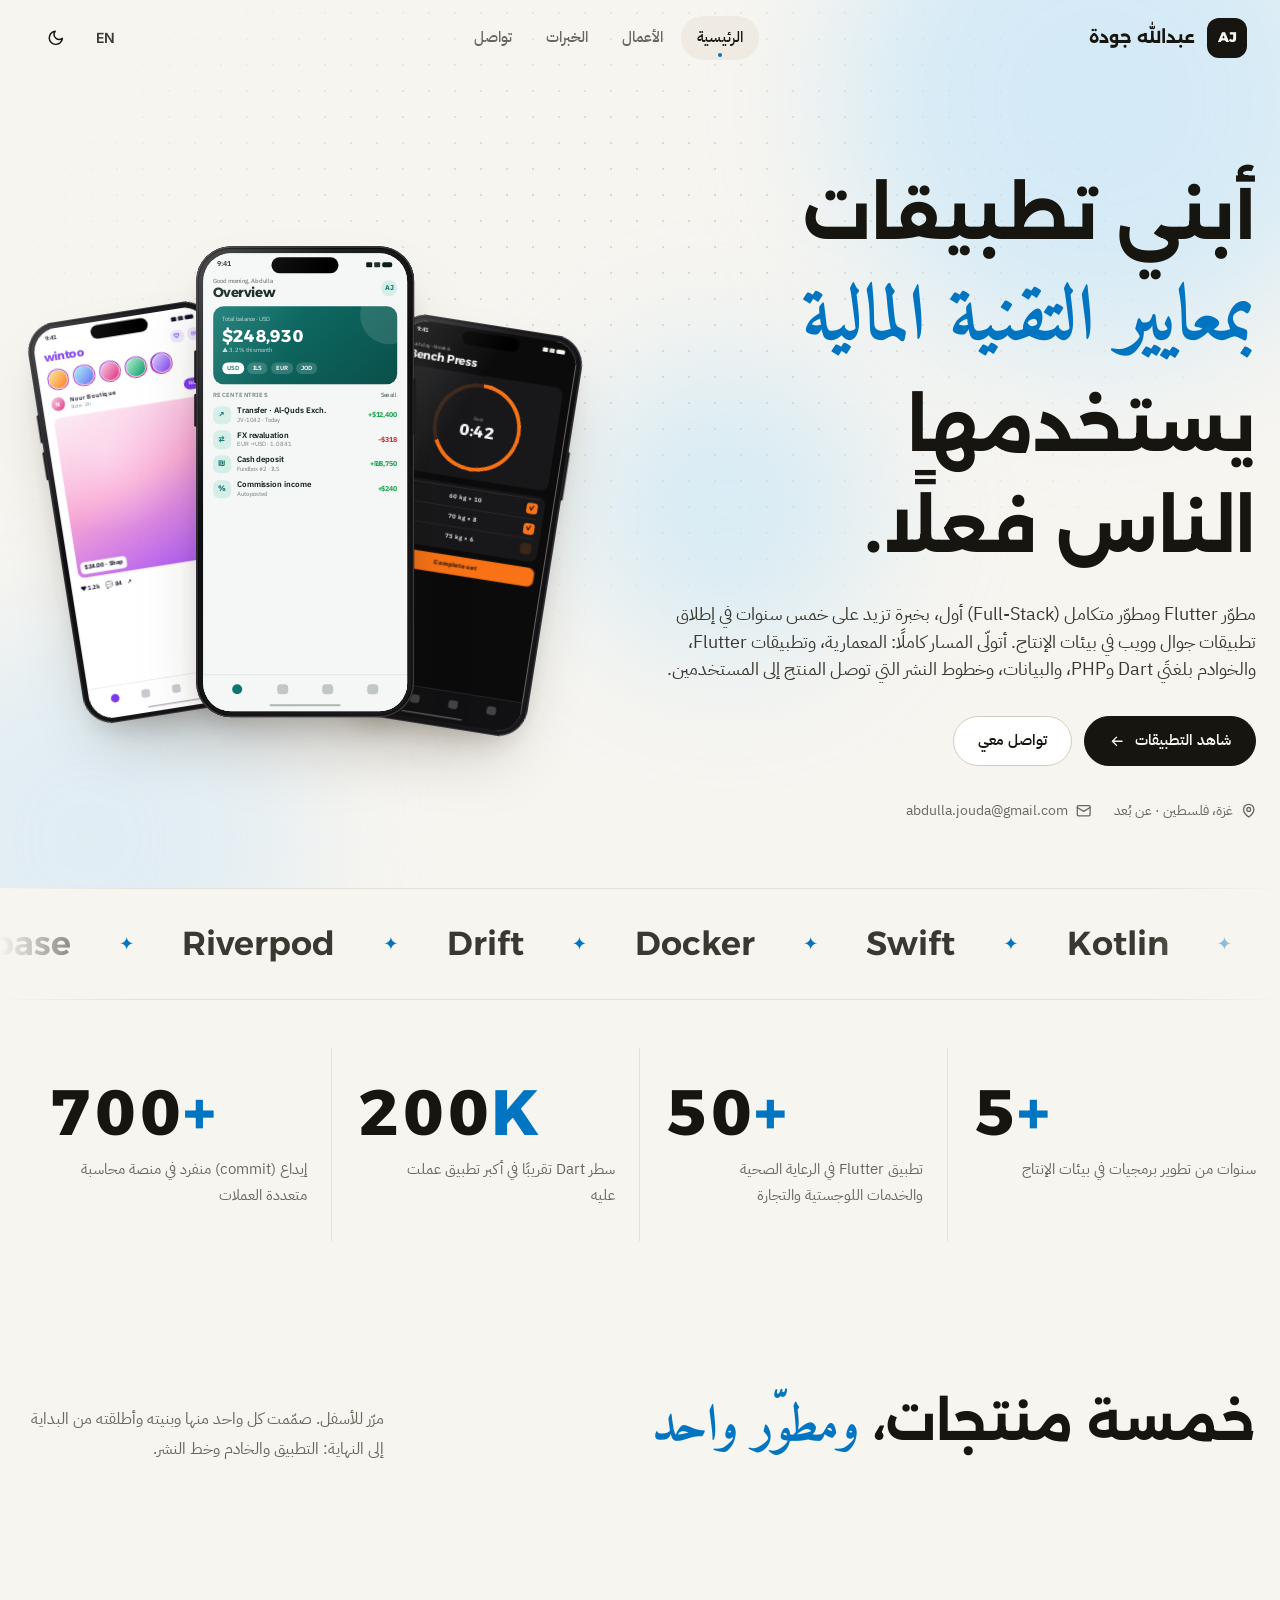
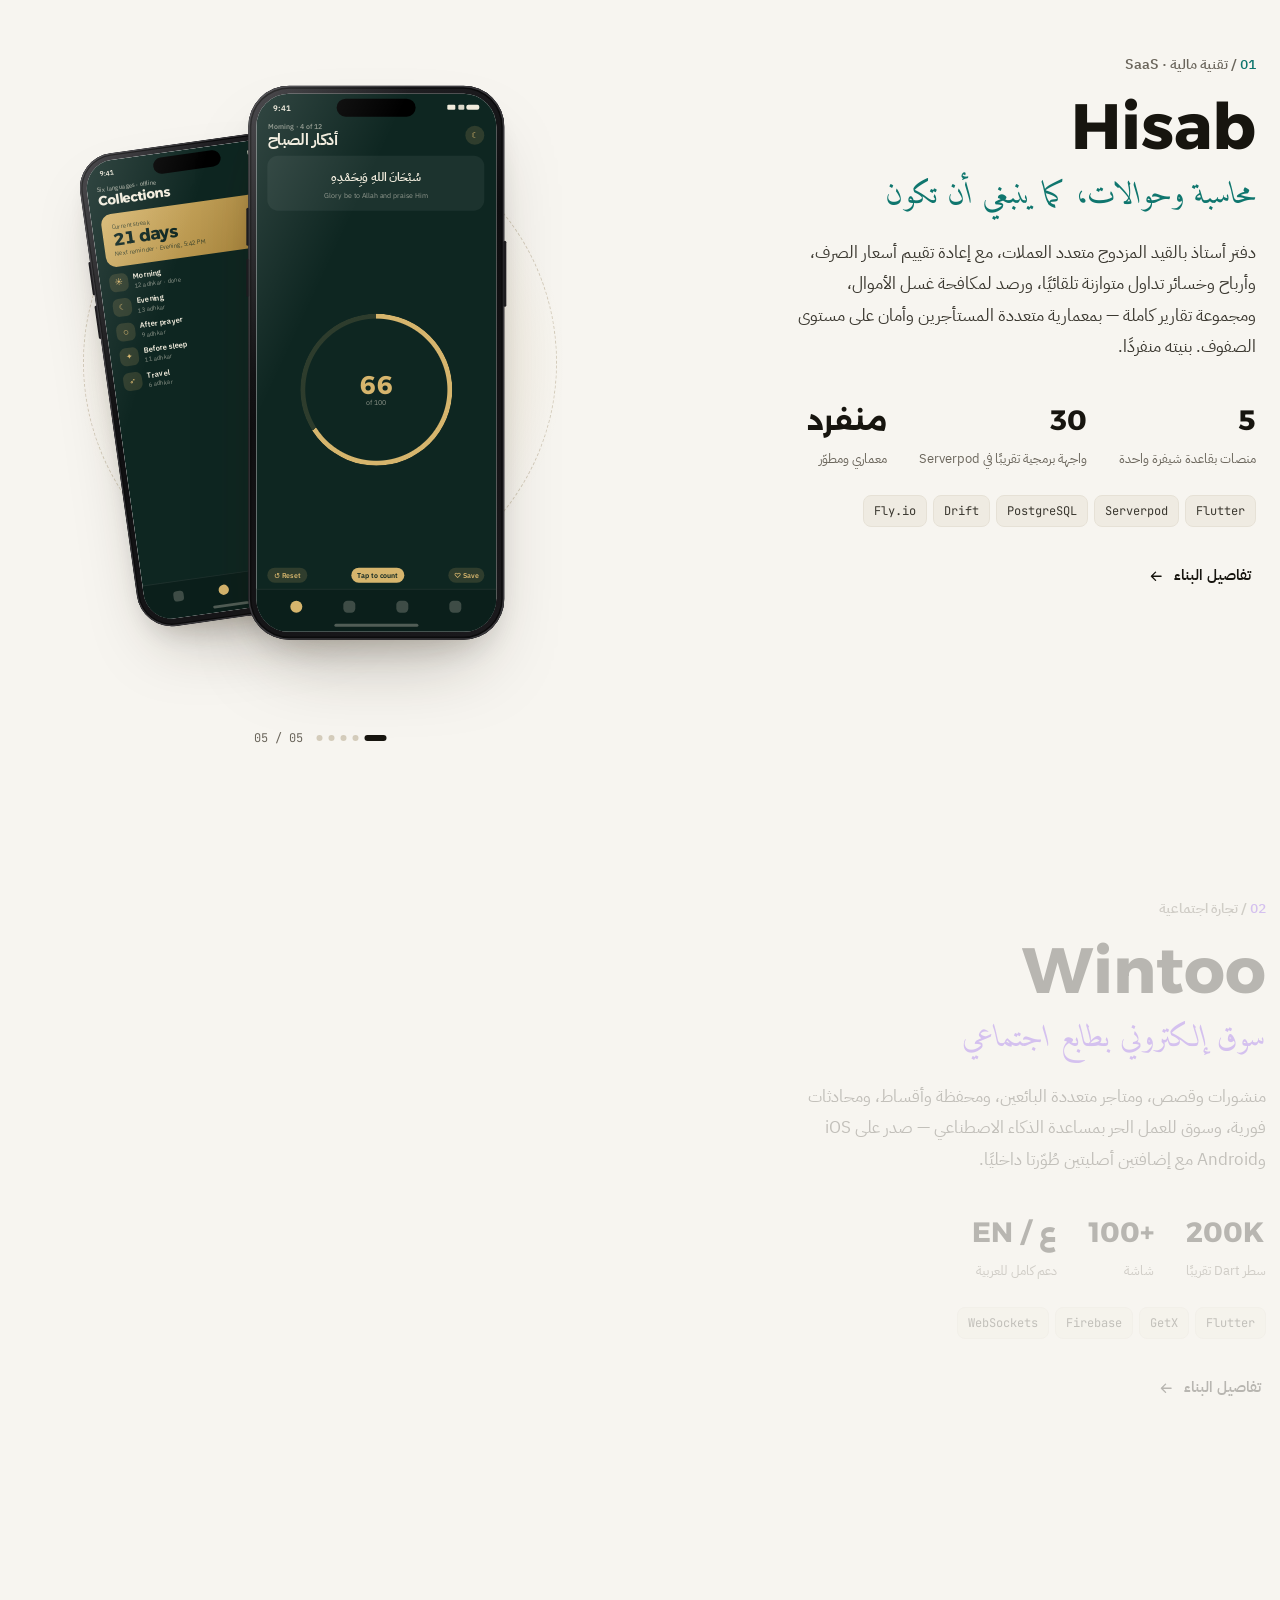
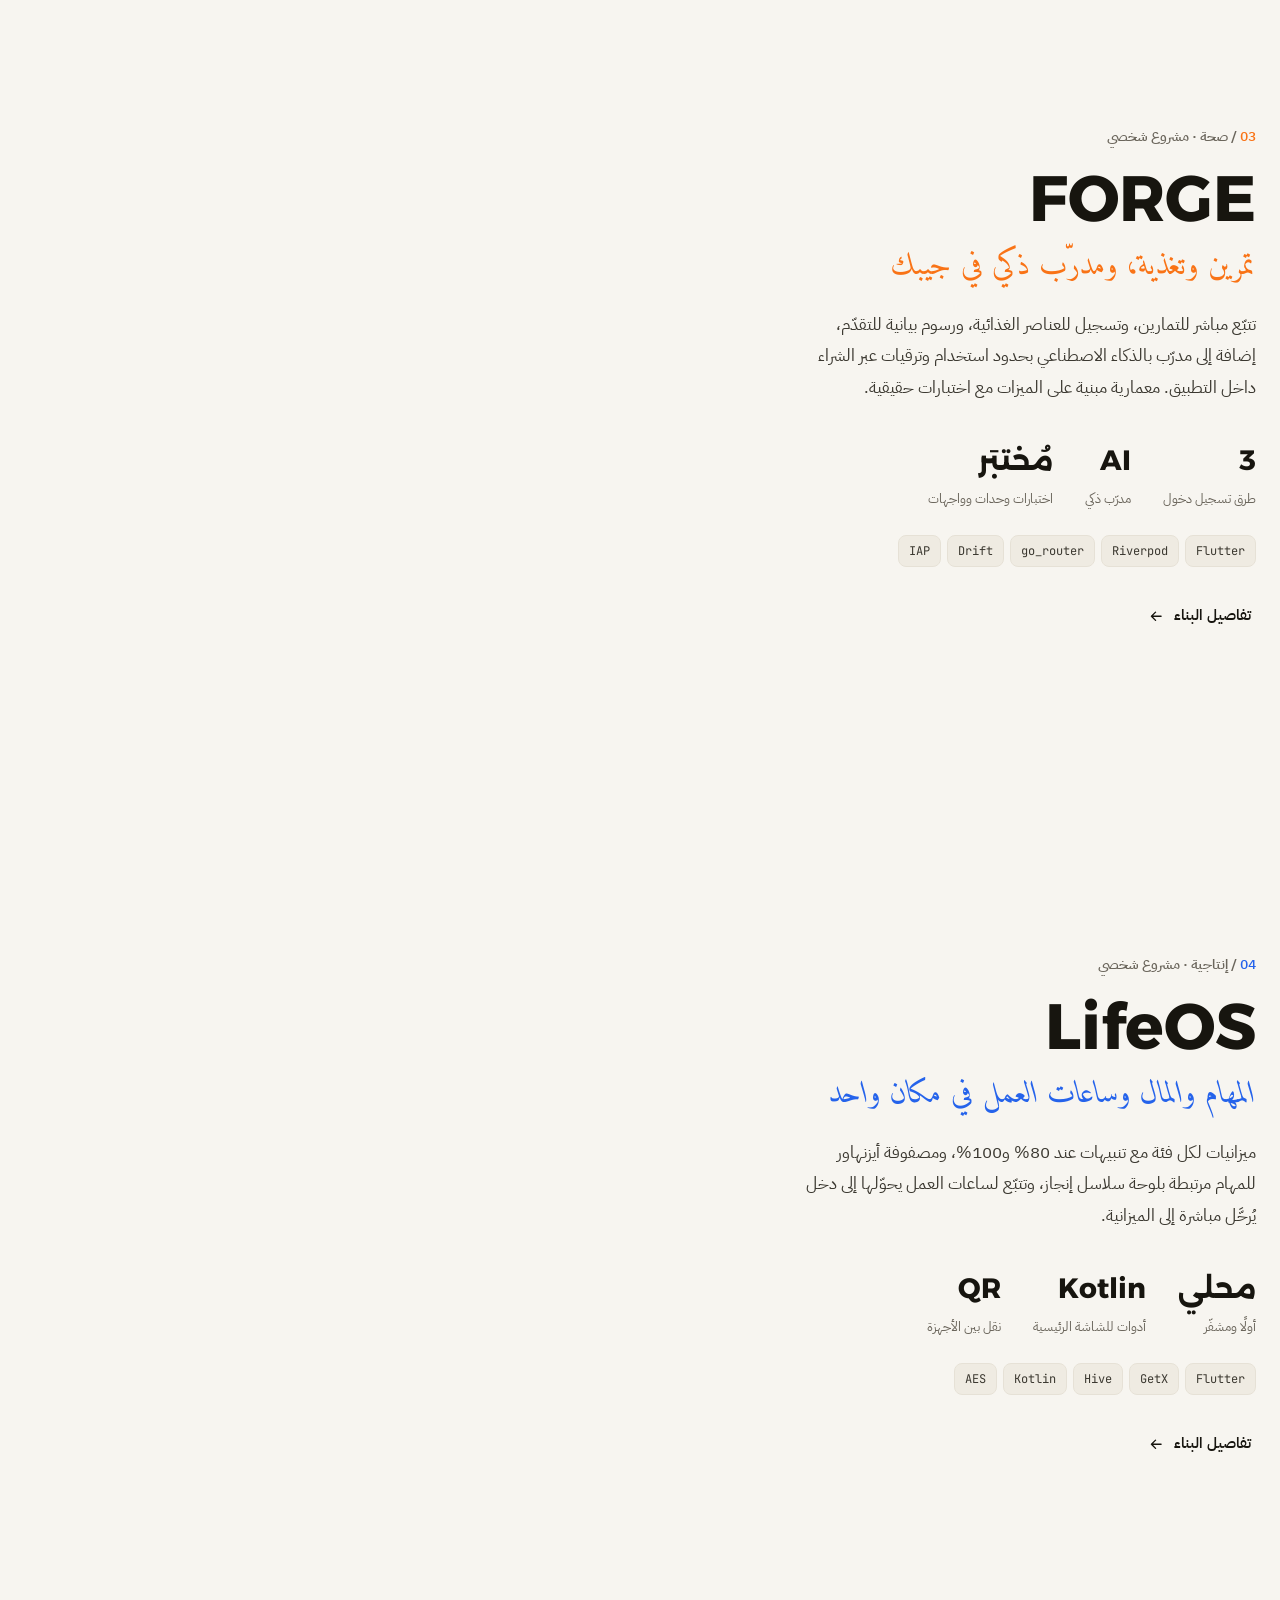
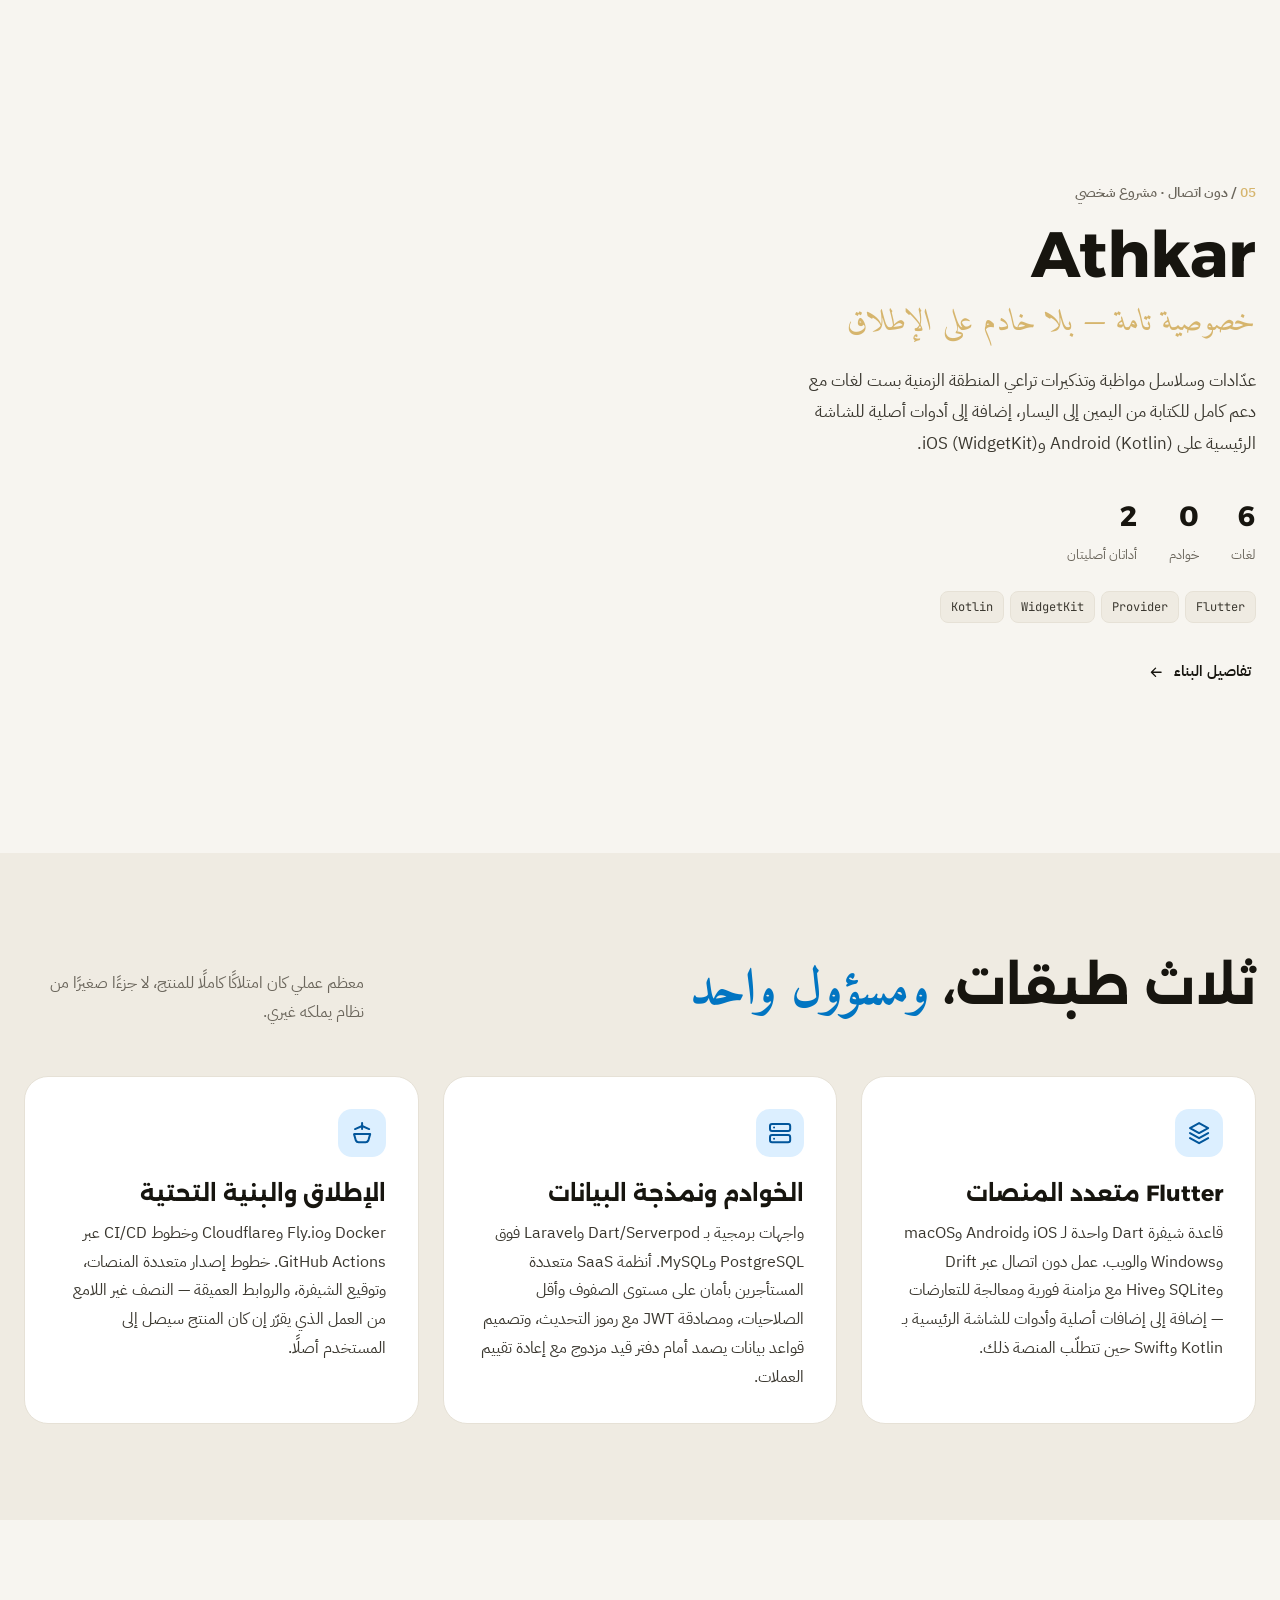
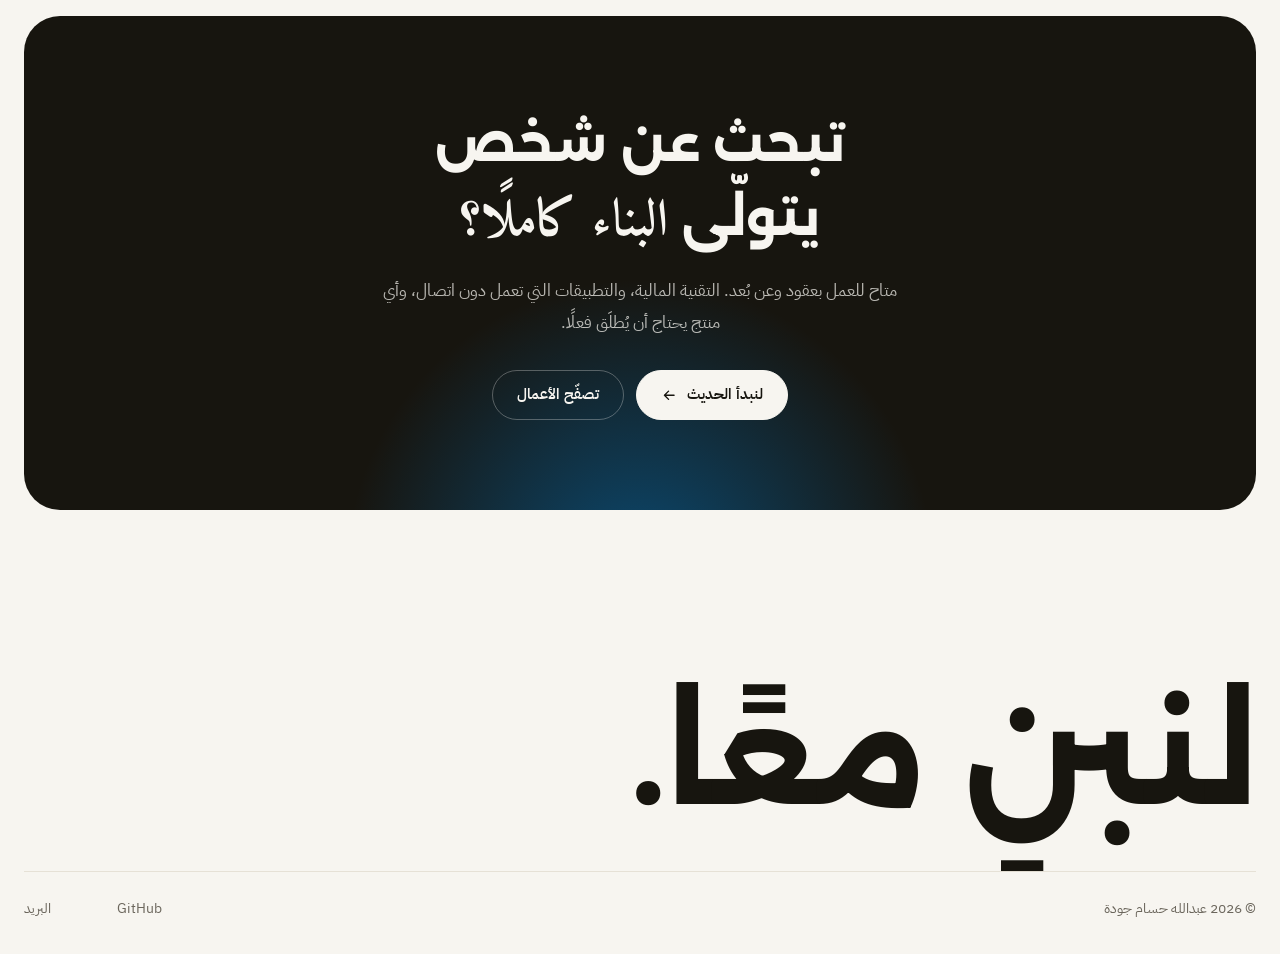
==== ar/index.html @ cc3f0170 "Add Arabic (RTL) version with Alexandria, IBM Plex Sans Arabic and Amiri - ar/ copies of all four pa" ====
<!DOCTYPE html>
<html lang="ar" dir="rtl" data-theme="light">
<head>
<meta charset="utf-8">
<meta name="viewport" content="width=device-width, initial-scale=1">
<title>عبدالله جودة — مطوّر Flutter ومطوّر متكامل أول</title>
<meta name="description" content="مهندس متكامل قائد بخبرة تزيد على خمس سنوات في بناء تطبيقات جوال وويب بمعايير التقنية المالية. Flutter وDart وServerpod وLaravel — من المعمارية حتى النشر.">
<meta name="author" content="عبدالله حسام جودة">
<meta name="theme-color" content="#f7f5f0">
<link rel="canonical" href="https://abdullajouda.github.io/portfolio/ar/">

<meta property="og:type" content="website">
<meta property="og:locale" content="ar_AR">
<meta property="og:locale:alternate" content="en_US">
<meta property="og:title" content="عبدالله جودة — مطوّر Flutter ومطوّر متكامل أول">
<meta property="og:description" content="مهندس متكامل قائد بخبرة تزيد على خمس سنوات في بناء تطبيقات جوال وويب بمعايير التقنية المالية. Flutter وDart وServerpod وLaravel — من المعمارية حتى النشر.">
<meta property="og:url" content="https://abdullajouda.github.io/portfolio/ar/">
<meta name="twitter:card" content="summary_large_image">
<meta property="og:image" content="https://abdullajouda.github.io/portfolio/assets/og-image.png">
<meta property="og:image:width" content="1200">
<meta property="og:image:height" content="630">
<meta property="og:image:alt" content="عبدالله جودة — مطوّر Flutter ومطوّر متكامل أول">
<meta property="og:site_name" content="Abdulla Jouda">
<meta name="twitter:image" content="https://abdullajouda.github.io/portfolio/assets/og-image.png">
<meta name="twitter:title" content="عبدالله جودة — مطوّر Flutter ومطوّر متكامل أول">
<meta name="twitter:description" content="مهندس متكامل قائد بخبرة تزيد على خمس سنوات في بناء تطبيقات جوال وويب بمعايير التقنية المالية. Flutter وDart وServerpod وLaravel — من المعمارية حتى النشر.">

<link rel="icon" href="../assets/icon.svg" type="image/svg+xml">
<link rel="icon" href="../assets/icon-192.png" type="image/png" sizes="192x192">
<link rel="apple-touch-icon" href="../assets/apple-touch-icon.png">
<link rel="alternate" hreflang="en" href="https://abdullajouda.github.io/portfolio/">
<link rel="alternate" hreflang="ar" href="https://abdullajouda.github.io/portfolio/ar/">
<link rel="alternate" hreflang="x-default" href="https://abdullajouda.github.io/portfolio/">
<link rel="manifest" href="../manifest.json">
<link rel="preconnect" href="https://fonts.googleapis.com">
<link rel="preconnect" href="https://fonts.gstatic.com" crossorigin>
<link rel="stylesheet" href="https://fonts.googleapis.com/css2?family=Bricolage+Grotesque:opsz,wght@12..96,500;12..96,600;12..96,700;12..96,800&amp;family=Inter:wght@400;500;600;700&amp;family=Instrument+Serif:ital@0;1&amp;family=JetBrains+Mono:wght@400;500&amp;family=Alexandria:wght@500;600;700;800&amp;family=IBM+Plex+Sans+Arabic:wght@400;500;600;700&amp;family=Amiri:wght@400;700&amp;display=swap">
<link rel="stylesheet" href="../css/styles.css?v=d82b3a5">
<script>
  (function () {
    try { if (localStorage.getItem("theme") === "dark") document.documentElement.dataset.theme = "dark"; } catch (e) {}
  })();
</script>

<script type="application/ld+json">
{
  "@context": "https://schema.org",
  "@type": "Person",
  "name": "Abdulla Hussam Jouda",
  "jobTitle": "Senior Flutter & Full-Stack Developer",
  "email": "mailto:abdulla.jouda@gmail.com",
  "address": { "@type": "PostalAddress", "addressLocality": "Gaza", "addressCountry": "PS" },
  "alumniOf": { "@type": "CollegeOrUniversity", "name": "Islamic University of Gaza" },
  "knowsAbout": ["Flutter", "Dart", "Serverpod", "Laravel", "PostgreSQL", "Firebase", "Double-entry accounting", "Offline-first architecture"]
}
</script>
</head>

<body>
<a class="skip-link" href="#main">تخطَّ إلى المحتوى</a>
<div class="scroll-progress" aria-hidden="true"></div>

<svg style="display:none" aria-hidden="true" focusable="false">
  <symbol id="i-arrow" viewBox="0 0 24 24" fill="none" stroke="currentColor" stroke-width="2" stroke-linecap="round" stroke-linejoin="round"><path d="M5 12h14M13 6l6 6-6 6"/></symbol>
  <symbol id="i-mail" viewBox="0 0 24 24" fill="none" stroke="currentColor" stroke-width="2" stroke-linecap="round" stroke-linejoin="round"><rect x="2" y="4" width="20" height="16" rx="2"/><path d="m2 7 10 6 10-6"/></symbol>
  <symbol id="i-pin" viewBox="0 0 24 24" fill="none" stroke="currentColor" stroke-width="2" stroke-linecap="round" stroke-linejoin="round"><path d="M20 10c0 6-8 12-8 12s-8-6-8-12a8 8 0 0 1 16 0Z"/><circle cx="12" cy="10" r="3"/></symbol>
  <symbol id="i-menu" viewBox="0 0 24 24" fill="none" stroke="currentColor" stroke-width="2" stroke-linecap="round"><path d="M4 7h16M4 12h16M4 17h16"/></symbol>
  <symbol id="i-close" viewBox="0 0 24 24" fill="none" stroke="currentColor" stroke-width="2" stroke-linecap="round"><path d="M6 6l12 12M18 6L6 18"/></symbol>
  <symbol id="i-moon" viewBox="0 0 24 24" fill="none" stroke="currentColor" stroke-width="2" stroke-linecap="round" stroke-linejoin="round"><path d="M21 12.8A9 9 0 1 1 11.2 3a7 7 0 0 0 9.8 9.8Z"/></symbol>
  <symbol id="i-sun" viewBox="0 0 24 24" fill="none" stroke="currentColor" stroke-width="2" stroke-linecap="round"><circle cx="12" cy="12" r="4"/><path d="M12 2v2M12 20v2M4.9 4.9l1.4 1.4M17.7 17.7l1.4 1.4M2 12h2M20 12h2M4.9 19.1l1.4-1.4M17.7 6.3l1.4-1.4"/></symbol>
  <symbol id="i-layers" viewBox="0 0 24 24" fill="none" stroke="currentColor" stroke-width="2" stroke-linecap="round" stroke-linejoin="round"><path d="m12 2 9 5-9 5-9-5 9-5Z"/><path d="m3 17 9 5 9-5"/><path d="m3 12 9 5 9-5"/></symbol>
  <symbol id="i-server" viewBox="0 0 24 24" fill="none" stroke="currentColor" stroke-width="2" stroke-linecap="round" stroke-linejoin="round"><rect x="2" y="3" width="20" height="7" rx="2"/><rect x="2" y="14" width="20" height="7" rx="2"/><path d="M6 6.5h.01M6 17.5h.01"/></symbol>
  <symbol id="i-ship" viewBox="0 0 24 24" fill="none" stroke="currentColor" stroke-width="2" stroke-linecap="round" stroke-linejoin="round"><path d="M12 2v6"/><path d="m5 8 7-3 7 3"/><path d="M4 13h16l-1.8 6.3A3 3 0 0 1 15.3 21H8.7a3 3 0 0 1-2.9-1.7L4 13Z"/></symbol>
</svg>

<header class="site-header">
  <div class="container container--wide">
    <nav class="nav" aria-label="التنقل الرئيسي">
      <a class="brand" href="index.html">
        <span class="monogram" aria-hidden="true">AJ</span>
        <span>عبدالله جودة</span>
      </a>

      <ul class="nav-links">
        <li><a href="index.html" aria-current="page">الرئيسية</a></li>
        <li><a href="projects.html">الأعمال</a></li>
        <li><a href="experience.html">الخبرات</a></li>
        <li><a href="contact.html">تواصل</a></li>
      </ul>

      <div class="nav-actions">
        <a class="lang-switch" href="../index.html" lang="en" hreflang="en">EN</a>
        <a class="btn btn--secondary btn--sm nav-resume" data-site-link="resume" href="#" hidden>السيرة الذاتية</a>
        <button class="icon-btn" type="button" data-theme-toggle aria-label="تبديل السمة">
          <svg class="icon icon-moon" aria-hidden="true"><use href="#i-moon"/></svg>
          <svg class="icon icon-sun" aria-hidden="true"><use href="#i-sun"/></svg>
        </button>
        <button class="icon-btn nav-toggle" type="button" data-nav-open aria-expanded="false" aria-controls="mobile-nav" aria-label="فتح القائمة">
          <svg class="icon" aria-hidden="true"><use href="#i-menu"/></svg>
        </button>
      </div>
    </nav>
  </div>
</header>

<div class="nav-backdrop" data-nav-backdrop data-nav-close></div>
<div class="nav-drawer" id="mobile-nav" data-nav-drawer aria-label="قائمة التنقل">
  <div class="nav-drawer__head">
    <span class="eyebrow">القائمة</span>
    <button class="icon-btn" type="button" data-nav-close aria-label="إغلاق القائمة">
      <svg class="icon" aria-hidden="true"><use href="#i-close"/></svg>
    </button>
  </div>
  <ul class="nav-drawer__links">
    <li><a href="index.html" aria-current="page">الرئيسية</a></li>
    <li><a href="projects.html">الأعمال</a></li>
    <li><a href="experience.html">الخبرات</a></li>
    <li><a href="contact.html">تواصل</a></li>
  </ul>
  <a class="btn btn--primary btn--block" data-site-link="resume" href="#" hidden>تحميل السيرة الذاتية</a>
</div>

<main id="main">

  <!-- ============================================================ hero -->
  <section class="hero" data-parallax-scene>
    <div class="hero__bg" aria-hidden="true">
      <span class="blob blob--a"></span>
      <span class="blob blob--b"></span>
      <span class="blob blob--c"></span>
    </div>

    <div class="container container--wide">
      <div class="hero__grid">
        <div>
          <h1 class="display hero__title" data-split>أبني تطبيقات <span class="serif">بمعايير التقنية المالية</span> يستخدمها الناس فعلًا.</h1>
          <p class="lede hero__lede fade-up" style="--d:650ms">
            مطوّر Flutter ومطوّر متكامل (Full-Stack) أول، بخبرة تزيد على خمس سنوات في إطلاق
            تطبيقات جوال وويب في بيئات الإنتاج. أتولّى المسار كاملًا: المعمارية، وتطبيقات
            Flutter، والخوادم بلغتَي Dart وPHP، والبيانات، وخطوط النشر التي توصل المنتج إلى المستخدمين.
          </p>

          <div class="hero__actions fade-up" style="--d:800ms">
            <a class="btn btn--primary" href="#apps">
              شاهد التطبيقات
              <svg class="icon icon-arrow" aria-hidden="true"><use href="#i-arrow"/></svg>
            </a>
            <a class="btn btn--secondary" href="contact.html">تواصل معي</a>
          </div>

          <div class="hero__meta fade-up" style="--d:950ms">
            <span><svg class="icon" aria-hidden="true"><use href="#i-pin"/></svg> غزة، فلسطين · عن بُعد</span>
            <a data-site-link="email" href="#"><svg class="icon" aria-hidden="true"><use href="#i-mail"/></svg> <span data-site-text="email" dir="ltr">abdulla.jouda@gmail.com</span></a>
          </div>
        </div>

        <div class="hero-phones" aria-label="شاشات من تطبيقات طوّرتها">
          <div class="hero-phones__item hero-phones__item--l" data-depth="-10">
            <div class="float"><div data-phone="wintoo/feed"></div></div>
          </div>
          <div class="hero-phones__item hero-phones__item--c" data-depth="14">
            <div class="float"><div data-phone="hisab/dashboard"></div></div>
          </div>
          <div class="hero-phones__item hero-phones__item--r" data-depth="-6">
            <div class="float"><div data-phone="forge/workout"></div></div>
          </div>
        </div>
      </div>
    </div>
  </section>

  <!-- ========================================================= marquee -->
  <div class="marquee" aria-label="التقنيات الأساسية">
    <div class="marquee__track">
      <ul class="marquee__group">
        <li class="marquee__item">Flutter</li><li class="marquee__item">Dart</li><li class="marquee__item">Serverpod</li>
        <li class="marquee__item">Laravel</li><li class="marquee__item">PostgreSQL</li><li class="marquee__item">Firebase</li>
        <li class="marquee__item">Riverpod</li><li class="marquee__item">Drift</li><li class="marquee__item">Docker</li>
        <li class="marquee__item">Swift</li><li class="marquee__item">Kotlin</li>
      </ul>
      <ul class="marquee__group" aria-hidden="true">
        <li class="marquee__item">Flutter</li><li class="marquee__item">Dart</li><li class="marquee__item">Serverpod</li>
        <li class="marquee__item">Laravel</li><li class="marquee__item">PostgreSQL</li><li class="marquee__item">Firebase</li>
        <li class="marquee__item">Riverpod</li><li class="marquee__item">Drift</li><li class="marquee__item">Docker</li>
        <li class="marquee__item">Swift</li><li class="marquee__item">Kotlin</li>
      </ul>
    </div>
  </div>

  <!-- =========================================================== stats -->
  <section class="section section--tight">
    <div class="container container--wide">
      <div class="stats" data-stagger>
        <div class="stat">
          <p class="stat__value" dir="ltr" data-count="5"><em>+</em></p>
          <p class="stat__label">سنوات من تطوير برمجيات في بيئات الإنتاج</p>
        </div>
        <div class="stat">
          <p class="stat__value" dir="ltr" data-count="50"><em>+</em></p>
          <p class="stat__label">تطبيق Flutter في الرعاية الصحية والخدمات اللوجستية والتجارة</p>
        </div>
        <div class="stat">
          <p class="stat__value" dir="ltr" data-count="200"><em>K</em></p>
          <p class="stat__label">سطر Dart تقريبًا في أكبر تطبيق عملت عليه</p>
        </div>
        <div class="stat">
          <p class="stat__value" dir="ltr" data-count="700"><em>+</em></p>
          <p class="stat__label">إيداع (commit) منفرد في منصة محاسبة متعددة العملات</p>
        </div>
      </div>
    </div>
  </section>

  <!-- ======================================================== showcase -->
  <section class="section" id="apps" style="padding-bottom:0">
    <div class="container container--wide">
      <div class="section-head" data-reveal>
        <div>
          <h2 class="h2">خمسة منتجات، <span class="serif accent">ومطوّر واحد</span></h2>
        </div>
        <p class="muted" style="max-width:36ch">مرّر للأسفل. صمّمت كل واحد منها وبنيته وأطلقته من البداية إلى النهاية: التطبيق والخادم وخط النشر.</p>
      </div>

      <div class="showcase" data-showcase>
        <div class="showcase__steps">

          <article class="step" data-step data-front="hisab/dashboard" data-back="hisab/reports">
            <div class="step__phones"></div>
            <div class="step__inner">
              <p class="step__num"><b>01</b> / تقنية مالية · SaaS</p>
              <h3 class="step__name">Hisab<span>محاسبة وحوالات، كما ينبغي أن تكون</span></h3>
              <p class="step__body">دفتر أستاذ بالقيد المزدوج متعدد العملات، مع إعادة تقييم أسعار الصرف، وأرباح وخسائر تداول متوازنة تلقائيًا، ورصد لمكافحة غسل الأموال، ومجموعة تقارير كاملة — بمعمارية متعددة المستأجرين وأمان على مستوى الصفوف. بنيته منفردًا.</p>
              <dl class="step__facts">
                <div><dt>5</dt><dd>منصات بقاعدة شيفرة واحدة</dd></div>
                <div><dt>30</dt><dd>واجهة برمجية تقريبًا في Serverpod</dd></div>
                <div><dt>منفرد</dt><dd>معماري ومطوّر</dd></div>
              </dl>
              <div class="techline"><span class="tech">Flutter</span><span class="tech">Serverpod</span><span class="tech">PostgreSQL</span><span class="tech">Drift</span><span class="tech">Fly.io</span></div>
              <a class="btn btn--ghost step__link" href="projects.html#hisab">تفاصيل البناء <svg class="icon icon-arrow" aria-hidden="true"><use href="#i-arrow"/></svg></a>
            </div>
          </article>

          <article class="step" data-step data-front="wintoo/feed" data-back="wintoo/shop">
            <div class="step__phones"></div>
            <div class="step__inner">
              <p class="step__num"><b>02</b> / تجارة اجتماعية</p>
              <h3 class="step__name">Wintoo<span>سوق إلكتروني بطابع اجتماعي</span></h3>
              <p class="step__body">منشورات وقصص، ومتاجر متعددة البائعين، ومحفظة وأقساط، ومحادثات فورية، وسوق للعمل الحر بمساعدة الذكاء الاصطناعي — صدر على iOS وAndroid مع إضافتين أصليتين طُوّرتا داخليًا.</p>
              <dl class="step__facts">
                <div><dt dir="ltr">200K</dt><dd>سطر Dart تقريبًا</dd></div>
                <div><dt dir="ltr">100+</dt><dd>شاشة</dd></div>
                <div><dt>ع / EN</dt><dd>دعم كامل للعربية</dd></div>
              </dl>
              <div class="techline"><span class="tech">Flutter</span><span class="tech">GetX</span><span class="tech">Firebase</span><span class="tech">WebSockets</span></div>
              <a class="btn btn--ghost step__link" href="projects.html#wintoo">تفاصيل البناء <svg class="icon icon-arrow" aria-hidden="true"><use href="#i-arrow"/></svg></a>
            </div>
          </article>

          <article class="step" data-step data-front="forge/workout" data-back="forge/nutrition">
            <div class="step__phones"></div>
            <div class="step__inner">
              <p class="step__num"><b>03</b> / صحة · مشروع شخصي</p>
              <h3 class="step__name">FORGE<span>تمرين وتغذية، ومدرّب ذكي في جيبك</span></h3>
              <p class="step__body">تتبّع مباشر للتمارين، وتسجيل للعناصر الغذائية، ورسوم بيانية للتقدّم، إضافة إلى مدرّب بالذكاء الاصطناعي بحدود استخدام وترقيات عبر الشراء داخل التطبيق. معمارية مبنية على الميزات مع اختبارات حقيقية.</p>
              <dl class="step__facts">
                <div><dt>3</dt><dd>طرق تسجيل دخول</dd></div>
                <div><dt>AI</dt><dd>مدرّب ذكي</dd></div>
                <div><dt>مُختبَر</dt><dd>اختبارات وحدات وواجهات</dd></div>
              </dl>
              <div class="techline"><span class="tech">Flutter</span><span class="tech">Riverpod</span><span class="tech">go_router</span><span class="tech">Drift</span><span class="tech">IAP</span></div>
              <a class="btn btn--ghost step__link" href="projects.html#forge">تفاصيل البناء <svg class="icon icon-arrow" aria-hidden="true"><use href="#i-arrow"/></svg></a>
            </div>
          </article>

          <article class="step" data-step data-front="lifeos/budget" data-back="lifeos/tasks">
            <div class="step__phones"></div>
            <div class="step__inner">
              <p class="step__num"><b>04</b> / إنتاجية · مشروع شخصي</p>
              <h3 class="step__name">LifeOS<span>المهام والمال وساعات العمل في مكان واحد</span></h3>
              <p class="step__body">ميزانيات لكل فئة مع تنبيهات عند 80% و100%، ومصفوفة أيزنهاور للمهام مرتبطة بلوحة سلاسل إنجاز، وتتبّع لساعات العمل يحوّلها إلى دخل يُرحَّل مباشرة إلى الميزانية.</p>
              <dl class="step__facts">
                <div><dt>محلي</dt><dd>أولًا ومشفّر</dd></div>
                <div><dt>Kotlin</dt><dd>أدوات للشاشة الرئيسية</dd></div>
                <div><dt>QR</dt><dd>نقل بين الأجهزة</dd></div>
              </dl>
              <div class="techline"><span class="tech">Flutter</span><span class="tech">GetX</span><span class="tech">Hive</span><span class="tech">Kotlin</span><span class="tech">AES</span></div>
              <a class="btn btn--ghost step__link" href="projects.html#lifeos">تفاصيل البناء <svg class="icon icon-arrow" aria-hidden="true"><use href="#i-arrow"/></svg></a>
            </div>
          </article>

          <article class="step" data-step data-front="athkar/counter" data-back="athkar/collections">
            <div class="step__phones"></div>
            <div class="step__inner">
              <p class="step__num"><b>05</b> / دون اتصال · مشروع شخصي</p>
              <h3 class="step__name">Athkar<span>خصوصية تامة — بلا خادم على الإطلاق</span></h3>
              <p class="step__body">عدّادات وسلاسل مواظبة وتذكيرات تراعي المنطقة الزمنية بست لغات مع دعم كامل للكتابة من اليمين إلى اليسار، إضافة إلى أدوات أصلية للشاشة الرئيسية على Android (Kotlin) وiOS (WidgetKit).</p>
              <dl class="step__facts">
                <div><dt>6</dt><dd>لغات</dd></div>
                <div><dt>0</dt><dd>خوادم</dd></div>
                <div><dt>2</dt><dd>أداتان أصليتان</dd></div>
              </dl>
              <div class="techline"><span class="tech">Flutter</span><span class="tech">Provider</span><span class="tech">WidgetKit</span><span class="tech">Kotlin</span></div>
              <a class="btn btn--ghost step__link" href="projects.html#athkar">تفاصيل البناء <svg class="icon icon-arrow" aria-hidden="true"><use href="#i-arrow"/></svg></a>
            </div>
          </article>

        </div>

        <div class="showcase__stage" data-stage aria-hidden="true">
          <span class="stage__glow"></span>
          <span class="stage__ring"></span>
          <div class="stage__counter" dir="ltr"><span data-stage-count>01 / 05</span><span class="stage__dots" data-stage-dots></span></div>
        </div>
      </div>
    </div>
  </section>

  <!-- ===================================================== capabilities -->
  <section class="section section--sunk">
    <div class="container container--wide">
      <div class="section-head" data-reveal>
        <div>
          <h2 class="h2">ثلاث طبقات، <span class="serif accent">ومسؤول واحد</span></h2>
        </div>
        <p class="muted" style="max-width:34ch">معظم عملي كان امتلاكًا كاملًا للمنتج، لا جزءًا صغيرًا من نظام يملكه غيري.</p>
      </div>

      <div class="grid grid--3" data-stagger>
        <article class="card">
          <span class="card__icon"><svg class="icon" aria-hidden="true"><use href="#i-layers"/></svg></span>
          <h3 class="card__title">Flutter متعدد المنصات</h3>
          <p class="card__body">
            قاعدة شيفرة Dart واحدة لـ iOS وAndroid وmacOS وWindows والويب. عمل دون اتصال
            عبر Drift وSQLite وHive مع مزامنة فورية ومعالجة للتعارضات — إضافة إلى إضافات
            أصلية وأدوات للشاشة الرئيسية بـ Kotlin وSwift حين تتطلّب المنصة ذلك.
          </p>
        </article>

        <article class="card">
          <span class="card__icon"><svg class="icon" aria-hidden="true"><use href="#i-server"/></svg></span>
          <h3 class="card__title">الخوادم ونمذجة البيانات</h3>
          <p class="card__body">
            واجهات برمجية بـ Dart/Serverpod وLaravel فوق PostgreSQL وMySQL. أنظمة SaaS متعددة
            المستأجرين بأمان على مستوى الصفوف وأقل الصلاحيات، ومصادقة JWT مع رموز التحديث،
            وتصميم قواعد بيانات يصمد أمام دفتر قيد مزدوج مع إعادة تقييم العملات.
          </p>
        </article>

        <article class="card">
          <span class="card__icon"><svg class="icon" aria-hidden="true"><use href="#i-ship"/></svg></span>
          <h3 class="card__title">الإطلاق والبنية التحتية</h3>
          <p class="card__body">
            Docker وFly.io وCloudflare وخطوط CI/CD عبر GitHub Actions. خطوط إصدار متعددة
            المنصات، وتوقيع الشيفرة، والروابط العميقة — النصف غير اللامع من العمل الذي يقرّر
            إن كان المنتج سيصل إلى المستخدم أصلًا.
          </p>
        </article>
      </div>
    </div>
  </section>

  <!-- ============================================================= cta -->
  <section class="section">
    <div class="container container--wide">
      <div class="cta" data-reveal>
        <h2 class="h2">تبحث عن شخص يتولّى <span class="serif">البناء كاملًا؟</span></h2>
        <p>متاح للعمل بعقود وعن بُعد. التقنية المالية، والتطبيقات التي تعمل دون اتصال، وأي منتج يحتاج أن يُطلَق فعلًا.</p>
        <div class="cta__actions">
          <a class="btn btn--primary" href="contact.html">لنبدأ الحديث <svg class="icon icon-arrow" aria-hidden="true"><use href="#i-arrow"/></svg></a>
          <a class="btn btn--secondary" href="projects.html">تصفّح الأعمال</a>
        </div>
      </div>
    </div>
  </section>

</main>

<footer class="site-footer">
  <div class="container container--wide">
    <div class="site-footer__big" data-reveal><a href="contact.html">لنبنِ معًا.</a></div>
    <div class="site-footer__inner">
      <p class="small muted">© <span data-year>2026</span> عبدالله حسام جودة</p>
      <ul class="site-footer__links">
        <li><a data-site-link="github" href="#" hidden>GitHub</a></li>
        <li><a data-site-link="linkedin" href="#" hidden>LinkedIn</a></li>
        <li><a data-site-link="twitter" href="#" hidden>X</a></li>
        <li><a data-site-link="email" href="#">البريد</a></li>
      </ul>
    </div>
  </div>
</footer>

<script src="../js/site-config.js?v=d82b3a5"></script>
<script src="../js/screens.js?v=d82b3a5"></script>
<script src="../js/site.js?v=d82b3a5"></script>
</body>
</html>
---- css/styles.css ----
/* ==========================================================================
   Abdulla Jouda — portfolio
   Light-first. Every colour, space and curve is a token; change it here.
   ========================================================================== */

@view-transition { navigation: auto; }

:root {
  /* Surfaces */
  --bg: #f7f5f0;
  --bg-sunk: #efebe2;
  --surface: #ffffff;
  --surface-2: #fbfaf7;

  /* Ink */
  --ink: #17150f;
  --ink-2: #3b3830;
  --muted: #6b665c;
  --line: #e6e1d6;
  --line-strong: #d4ccbb;

  /* Accent — Flutter blue.
     --accent for large marks and fills, --accent-text for body-size text (AA). */
  --accent: #0175c2;
  --accent-text: #02569b;
  --accent-soft: #dcefff;
  --olive: #0e8a7e;
  --olive-soft: #d8f2ee;
  --olive-text: #0b6158;
  --danger-soft: #fde8e8;
  --danger-text: #b42318;

  --shadow-sm: 0 1px 2px rgb(40 30 15 / .06), 0 1px 1px rgb(40 30 15 / .04);
  --shadow-md: 0 10px 30px -12px rgb(40 30 15 / .18), 0 2px 6px -2px rgb(40 30 15 / .06);
  --shadow-lg: 0 40px 80px -30px rgb(40 30 15 / .35), 0 18px 36px -18px rgb(40 30 15 / .25);

  /* Type */
  --font-display: "Bricolage Grotesque", ui-sans-serif, system-ui, sans-serif;
  --font-body: "Inter", ui-sans-serif, system-ui, -apple-system, "Segoe UI", sans-serif;
  --font-serif: "Instrument Serif", Georgia, serif;
  --font-mono: "JetBrains Mono", ui-monospace, "SFMono-Regular", Consolas, monospace;

  /* Space */
  --sp-1: 4px;  --sp-2: 8px;  --sp-3: 12px; --sp-4: 16px; --sp-5: 24px;
  --sp-6: 32px; --sp-7: 48px; --sp-8: 64px; --sp-9: 96px; --sp-10: 140px;

  --radius-sm: 10px;
  --radius: 16px;
  --radius-lg: 24px;
  --radius-xl: 36px;

  /* Motion */
  --ease-out: cubic-bezier(.22, 1, .36, 1);
  --ease-in-out: cubic-bezier(.65, 0, .35, 1);
  --ease-spring: cubic-bezier(.34, 1.56, .64, 1);

  --container: 1200px;
  --header-h: 76px;

  color-scheme: light;
}

:root[data-theme="dark"] {
  --bg: #12110e;
  --bg-sunk: #0c0b09;
  --surface: #1b1915;
  --surface-2: #17150f;
  --ink: #f3efe6;
  --ink-2: #d6d0c3;
  --muted: #a39d90;
  --line: #2c2923;
  --line-strong: #3d3930;
  --accent: #13b9fd;
  --accent-text: #54c5f8;
  --accent-soft: #0b2a3d;
  --olive: #4fd1c5;
  --olive-soft: #0f2a28;
  --olive-text: #7fe0d6;
  --danger-soft: #3a1514;
  --danger-text: #fda29b;
  --shadow-sm: 0 1px 2px rgb(0 0 0 / .4);
  --shadow-md: 0 10px 30px -12px rgb(0 0 0 / .6);
  --shadow-lg: 0 40px 80px -30px rgb(0 0 0 / .8), 0 18px 36px -18px rgb(0 0 0 / .6);
  color-scheme: dark;
}

/* ------------------------------------------------------------------ base */

*, *::before, *::after { box-sizing: border-box; }

html { -webkit-text-size-adjust: 100%; scroll-padding-top: calc(var(--header-h) + 16px); }

body {
  margin: 0;
  background: var(--bg);
  color: var(--ink);
  font-family: var(--font-body);
  font-size: 16px;
  line-height: 1.6;
  -webkit-font-smoothing: antialiased;
  text-rendering: optimizeLegibility;
  overflow-x: hidden;
}

img, svg { display: block; max-width: 100%; }
a { color: inherit; text-decoration: none; }
button { font: inherit; color: inherit; }
p, h1, h2, h3, h4, ul, ol, dl, dd, figure { margin: 0; }
ul, ol { padding: 0; list-style: none; }
[hidden] { display: none !important; }

::selection { background: var(--accent); color: #fff; }

:focus-visible { outline: 2px solid var(--accent); outline-offset: 3px; border-radius: 6px; }

.skip-link {
  position: absolute; inset-inline-start: 16px; top: -100px; z-index: 100;
  background: var(--ink); color: var(--bg); padding: 10px 16px; border-radius: 10px;
}
.skip-link:focus { top: 16px; }

.icon { width: 1.1em; height: 1.1em; flex: none; }

/* ------------------------------------------------------------- layout */

.container { width: 100%; max-width: var(--container); margin-inline: auto; padding-inline: 24px; }
.container--wide { max-width: 1320px; }
@media (max-width: 600px) { .container { padding-inline: 16px; } }

.section { padding-block: var(--sp-9); position: relative; }
.section--tight { padding-block: var(--sp-7); }
.section--sunk { background: var(--bg-sunk); }
@media (max-width: 700px) { .section { padding-block: var(--sp-8); } }

.grid { display: grid; gap: var(--sp-5); }
.grid--2 { grid-template-columns: repeat(2, minmax(0, 1fr)); }
.grid--3 { grid-template-columns: repeat(3, minmax(0, 1fr)); }
.grid--4 { grid-template-columns: repeat(4, minmax(0, 1fr)); }
@media (max-width: 960px) { .grid--3, .grid--4 { grid-template-columns: repeat(2, minmax(0, 1fr)); } }
@media (max-width: 640px) { .grid--2, .grid--3 { grid-template-columns: 1fr; } }

.section-head {
  display: flex; justify-content: space-between; align-items: end; gap: var(--sp-5);
  margin-bottom: var(--sp-7); flex-wrap: wrap;
}

/* --------------------------------------------------------------- type */

.h1, .h2, .h3, .h4, .display {
  font-family: var(--font-display);
  font-weight: 700;
  letter-spacing: -.035em;
  line-height: 1.02;
  text-wrap: balance;
}
.display { font-size: clamp(44px, 7.2vw, 104px); font-weight: 700; letter-spacing: -.045em; line-height: .96; }
.h1 { font-size: clamp(40px, 5.6vw, 76px); }
.h2 { font-size: clamp(32px, 4vw, 54px); }
.h3 { font-size: clamp(22px, 2.2vw, 28px); letter-spacing: -.02em; line-height: 1.15; }
.h4 { font-size: 18px; letter-spacing: -.01em; line-height: 1.3; }

.serif { font-family: var(--font-serif); font-weight: 400; font-style: italic; letter-spacing: -.01em; }
.accent { color: var(--accent); }

.lede { font-size: clamp(17px, 1.4vw, 20px); line-height: 1.55; color: var(--ink-2); max-width: 58ch; text-wrap: pretty; }
.small { font-size: 14px; }
.muted { color: var(--muted); }
.mono { font-family: var(--font-mono); }

.eyebrow {
  display: inline-flex; align-items: center; gap: 10px;
  font-family: var(--font-mono); font-size: 12.5px; font-weight: 500;
  letter-spacing: .12em; text-transform: uppercase; color: var(--muted);
}
.eyebrow::before {
  content: ""; width: 22px; height: 1.5px; background: var(--accent); border-radius: 2px;
}

/* ----------------------------------------------------------- buttons */

.btn {
  --btn-bg: var(--surface); --btn-fg: var(--ink); --btn-bd: var(--line-strong);
  position: relative; display: inline-flex; align-items: center; justify-content: center; gap: 10px;
  height: 50px; padding: 0 24px; border-radius: 999px;
  background: var(--btn-bg); color: var(--btn-fg); border: 1px solid var(--btn-bd);
  font-weight: 600; font-size: 15px; letter-spacing: -.005em; white-space: nowrap;
  cursor: pointer; overflow: hidden; isolation: isolate;
  transition: transform .35s var(--ease-out), box-shadow .35s var(--ease-out), background-color .25s, border-color .25s, color .25s;
}
.btn:hover { transform: translateY(-2px); box-shadow: var(--shadow-md); }
.btn:active { transform: translateY(0) scale(.98); transition-duration: .1s; }
.btn .icon { transition: transform .35s var(--ease-out); }
.btn:hover .icon { transform: translateX(3px); }
[dir="rtl"] .icon-arrow { scale: -1 1; }
[dir="rtl"] .btn:hover .icon { transform: translateX(-3px); }

.btn--primary { --btn-bg: var(--ink); --btn-fg: var(--bg); --btn-bd: var(--ink); }
.btn--primary::after {
  content: ""; position: absolute; inset: 0; z-index: -1;
  background: var(--accent); border-radius: inherit;
  transform: translateY(101%); transition: transform .45s var(--ease-out);
}
.btn--primary:hover { --btn-bd: var(--accent); color: #fff; }
.btn--primary:hover::after { transform: translateY(0); }
.btn--secondary:hover { --btn-bd: var(--ink); }
.btn--ghost { --btn-bg: transparent; --btn-bd: transparent; padding-inline: 4px; }
.btn--ghost:hover { box-shadow: none; color: var(--accent-text); }
.btn--sm { height: 40px; padding: 0 16px; font-size: 14px; }
.btn--block { width: 100%; }

.icon-btn {
  display: inline-grid; place-items: center; width: 42px; height: 42px; border-radius: 50%;
  background: transparent; border: 1px solid transparent; cursor: pointer;
  transition: background-color .2s, border-color .2s, transform .3s var(--ease-out);
}
.icon-btn:hover { background: var(--bg-sunk); border-color: var(--line); }
.icon-btn:active { transform: scale(.92); }

/* --------------------------------------------------------- pills/tags */

.pill {
  display: inline-flex; align-items: center; gap: 8px;
  padding: 6px 14px; border-radius: 999px; font-size: 13px; font-weight: 600;
  background: var(--surface); border: 1px solid var(--line); color: var(--ink-2);
}
.pill--accent { background: var(--accent-soft); border-color: transparent; color: var(--accent-text); }
.pill--neutral { background: var(--bg-sunk); border-color: transparent; color: var(--ink-2); }
.pill__dot { width: 8px; height: 8px; border-radius: 50%; background: var(--muted); }
.pill__dot--live { background: #22a35a; box-shadow: 0 0 0 0 rgb(34 163 90 / .5); animation: pulse 2.2s var(--ease-out) infinite; }
@keyframes pulse {
  0% { box-shadow: 0 0 0 0 rgb(34 163 90 / .55); }
  70%, 100% { box-shadow: 0 0 0 9px rgb(34 163 90 / 0); }
}

.techline { display: flex; flex-wrap: wrap; gap: 6px; }
.tech {
  font-family: var(--font-mono); font-size: 12px; padding: 4px 10px; border-radius: 8px;
  background: var(--bg-sunk); color: var(--ink-2); border: 1px solid var(--line);
}

.chips { display: flex; flex-wrap: wrap; gap: 8px; }
.chip { padding: 10px 16px; border-radius: 12px; background: var(--surface); border: 1px solid var(--line); font-size: 14px; color: var(--ink-2); }
.chip b { color: var(--ink); }
.chip--accent { background: var(--surface); }

/* ------------------------------------------------------------ header */

.site-header {
  position: fixed; inset: 0 0 auto; z-index: 50; height: var(--header-h);
  display: flex; align-items: center;
  transition: transform .4s var(--ease-out);
}
.nav {
  display: flex; align-items: center; justify-content: space-between; gap: 16px;
  height: 58px; padding: 0 8px 0 10px; border-radius: 999px;
  border: 1px solid transparent;
  transition: background-color .35s, border-color .35s, box-shadow .35s, backdrop-filter .35s;
}
.is-scrolled .nav {
  background: color-mix(in srgb, var(--surface) 78%, transparent);
  border-color: var(--line);
  box-shadow: var(--shadow-md);
  -webkit-backdrop-filter: saturate(1.6) blur(14px);
  backdrop-filter: saturate(1.6) blur(14px);
}

.brand { display: inline-flex; align-items: center; gap: 12px; font-family: var(--font-display); font-weight: 700; font-size: 17px; letter-spacing: -.02em; }
.monogram {
  display: inline-grid; place-items: center; width: 40px; height: 40px; border-radius: 12px;
  background: var(--ink); color: var(--bg); font-family: var(--font-display); font-weight: 800; font-size: 14px; letter-spacing: .02em;
  transition: transform .5s var(--ease-spring), background-color .3s;
}
.brand:hover .monogram { transform: rotate(-8deg) scale(1.06); background: var(--accent); color: #fff; }

.nav-links { display: flex; gap: 2px; padding: 4px; border-radius: 999px; }
.nav-links a {
  position: relative; display: block; padding: 8px 16px; border-radius: 999px;
  font-size: 15px; font-weight: 500; color: var(--muted); transition: color .2s, background-color .2s;
}
.nav-links a:hover { color: var(--ink); background: var(--bg-sunk); }
.nav-links a[aria-current="page"] { color: var(--ink); background: var(--bg-sunk); }
.nav-links a[aria-current="page"]::after {
  content: ""; position: absolute; left: 50%; bottom: 3px; width: 4px; height: 4px; margin-left: -2px;
  border-radius: 50%; background: var(--accent);
}

.nav-actions { display: flex; align-items: center; gap: 6px; }
.nav-toggle { display: none; }
[data-theme="light"] .icon-sun, [data-theme="dark"] .icon-moon { display: none; }

@media (max-width: 820px) {
  .nav-links, .nav-resume { display: none; }
  .nav-toggle { display: inline-grid; }
}

.scroll-progress {
  position: fixed; inset: 0 0 auto; height: 2px; z-index: 60;
  background: var(--accent); transform-origin: 0 50%; transform: scaleX(var(--progress, 0));
}

/* drawer */
.nav-backdrop {
  position: fixed; inset: 0; z-index: 70; background: rgb(20 15 8 / .35);
  opacity: 0; pointer-events: none; transition: opacity .35s;
}
.nav-backdrop[data-open="true"] { opacity: 1; pointer-events: auto; }
.nav-drawer {
  position: fixed; top: 10px; inset-inline-end: 10px; bottom: 10px; z-index: 80; width: min(360px, calc(100% - 20px));
  display: flex; flex-direction: column; gap: var(--sp-5); padding: var(--sp-5);
  background: var(--surface); border: 1px solid var(--line); border-radius: var(--radius-lg); box-shadow: var(--shadow-lg);
  transform: translateX(calc(100% + 20px)); transition: transform .5s var(--ease-out); visibility: hidden;
}
[dir="rtl"] .nav-drawer { transform: translateX(calc(-100% - 20px)); }
.nav-drawer[data-open="true"] { transform: none; visibility: visible; }
.nav-drawer__head { display: flex; justify-content: space-between; align-items: center; }
.nav-drawer__links { display: flex; flex-direction: column; gap: 2px; flex: 1; }
.nav-drawer__links a {
  display: block; padding: 12px 6px; font-family: var(--font-display); font-weight: 700;
  font-size: 34px; letter-spacing: -.03em; border-bottom: 1px solid var(--line);
  transition: color .2s, padding .3s var(--ease-out);
}
.nav-drawer__links a:hover, .nav-drawer__links a[aria-current="page"] { color: var(--accent); padding-inline-start: 14px; }

/* -------------------------------------------------------------- hero */

.hero { position: relative; padding: calc(var(--header-h) + var(--sp-8)) 0 var(--sp-8); overflow: clip; }
.hero--page { padding-bottom: var(--sp-7); }
.hero__bg { position: absolute; inset: 0; z-index: -1; pointer-events: none; overflow: hidden; }
.hero__bg::before {
  content: ""; position: absolute; inset: 0;
  background-image: radial-gradient(var(--line-strong) 1px, transparent 1.2px);
  background-size: 26px 26px;
  -webkit-mask-image: radial-gradient(ellipse 70% 60% at 50% 30%, #000 20%, transparent 75%);
  mask-image: radial-gradient(ellipse 70% 60% at 50% 30%, #000 20%, transparent 75%);
  opacity: .7;
}
.blob {
  position: absolute; border-radius: 50%; filter: blur(70px); opacity: .55;
  animation: drift 18s var(--ease-in-out) infinite alternate;
}
.blob--a { width: 520px; height: 520px; background: #b9e2fc; top: -160px; right: -80px; }
.blob--b { width: 420px; height: 420px; background: #cfe7f7; bottom: -160px; left: -120px; animation-delay: -6s; animation-duration: 22s; }
.blob--c { width: 300px; height: 300px; background: #a8dcfb; top: 40%; left: 45%; animation-delay: -12s; opacity: .4; }
[data-theme="dark"] .blob { opacity: .14; }
@keyframes drift {
  0% { transform: translate3d(0, 0, 0) scale(1); }
  50% { transform: translate3d(-40px, 30px, 0) scale(1.08); }
  100% { transform: translate3d(30px, -20px, 0) scale(.95); }
}

.hero__grid { display: grid; grid-template-columns: minmax(0, 1.05fr) minmax(0, .95fr); gap: var(--sp-7); align-items: center; }
@media (max-width: 980px) { .hero__grid { grid-template-columns: 1fr; gap: var(--sp-6); } }

.hero__title { margin-top: var(--sp-5); }
.hero__title .serif { color: var(--accent); font-size: 1.08em; letter-spacing: -.02em; }
.hero__lede { margin-top: var(--sp-5); }
.hero__actions { display: flex; flex-wrap: wrap; gap: 12px; margin-top: var(--sp-6); }
.hero__meta { display: flex; flex-wrap: wrap; gap: 8px 22px; margin-top: var(--sp-6); font-size: 14px; color: var(--muted); }
.hero__meta > * { display: inline-flex; align-items: center; gap: 8px; }
.hero__meta a:hover { color: var(--accent-text); }

/* word-by-word headline */
.split .w { display: inline-block; overflow: hidden; vertical-align: top; padding-bottom: .08em; margin-bottom: -.08em; }
.split .w > span { display: inline-block; transform: translateY(105%); animation: rise .9s var(--ease-out) forwards; animation-delay: calc(var(--i) * 55ms + 120ms); }
@keyframes rise { to { transform: translateY(0); } }

.fade-up { opacity: 0; transform: translateY(18px); animation: fadeUp .8s var(--ease-out) forwards; animation-delay: var(--d, 0ms); }
@keyframes fadeUp { to { opacity: 1; transform: none; } }

/* hero phones */
.hero-phones {
  --phone-w: clamp(170px, 17vw, 250px);
  position: relative; height: calc(var(--phone-w) * 2.35); display: grid; place-items: center;
}
.hero-phones__item {
  position: absolute; left: 50%; top: 50%;
  translate: calc(-50% + var(--x, 0px) + var(--px, 0px)) calc(-50% + var(--y, 0px) + var(--py, 0px));
  rotate: var(--r, 0deg);
  opacity: 0; animation: phoneIn 1.2s var(--ease-out) forwards; animation-delay: var(--d, 0ms);
}
.hero-phones__item--l { --x: calc(var(--phone-w) * -.72); --y: calc(var(--phone-w) * .14); --r: -9deg; --d: 420ms; z-index: 1; }
.hero-phones__item--c { z-index: 3; --d: 250ms; }
.hero-phones__item--r { --x: calc(var(--phone-w) * .72); --y: calc(var(--phone-w) * .2); --r: 9deg; --d: 560ms; z-index: 2; }
.hero-phones__item--l .float, .hero-phones__item--r .float { scale: .86; }
@keyframes phoneIn {
  from { opacity: 0; transform: translateY(80px) scale(.94); }
  to { opacity: 1; transform: none; }
}
.float { animation: bob 7s var(--ease-in-out) infinite alternate; }
.hero-phones__item--l .float { animation-delay: -2.5s; animation-duration: 8s; }
.hero-phones__item--r .float { animation-delay: -4.5s; animation-duration: 9s; }
@keyframes bob { from { transform: translateY(-8px); } to { transform: translateY(10px); } }
@media (max-width: 980px) {
  .hero-phones { --phone-w: clamp(150px, 34vw, 220px); margin-top: var(--sp-4); }
}


/* ------------------------------------------------------------- phone */

.phone {
  position: relative; width: var(--phone-w, 240px); aspect-ratio: 9 / 19.5; flex: none;
  padding: calc(var(--phone-w, 240px) * .032);
  border-radius: 16% / 7.4%;
  background: linear-gradient(145deg, #2b2a2e, #0d0d0f 40%, #1b1a1d);
  box-shadow:
    inset 0 0 0 1.5px #3a393d,
    inset 0 0 0 calc(var(--phone-w, 240px) * .012) #0b0b0c,
    var(--shadow-lg);
}
.phone::before, .phone::after {
  content: ""; position: absolute; width: 3px; border-radius: 2px; background: #1d1c1f;
}
.phone::before { left: -2px; top: 22%; height: 7%; box-shadow: 0 calc(var(--phone-w, 240px) * .2) 0 #1d1c1f; }
.phone::after { right: -2px; top: 28%; height: 12%; }
.phone__screen {
  position: relative; width: 100%; height: 100%; overflow: hidden;
  border-radius: 13.5% / 6.2%; background: #fff;
  container-type: inline-size;
}
.phone__screen > img { width: 100%; height: 100%; object-fit: cover; }
.phone__island {
  position: absolute; z-index: 5; top: 2.4%; left: 50%; width: 31%; height: 3.3%;
  translate: -50% 0; border-radius: 999px; background: #000;
}
.phone__glare {
  position: absolute; inset: 0; z-index: 6; pointer-events: none; border-radius: inherit;
  background: linear-gradient(115deg, rgb(255 255 255 / .16) 0%, rgb(255 255 255 / 0) 32%);
}

.phone, .browser { direction: ltr; }

/* fanned group of phones (project cards) */
.fan {
  --phone-w: clamp(140px, 14.5vw, 204px);
  position: relative; height: calc(var(--phone-w) * 2.3); width: 100%;
}
.fan .phone {
  position: absolute; left: 50%; top: 50%;
  translate: calc(-50% + var(--fx, 0px)) calc(-50% + var(--fy, 0px));
  rotate: var(--fr, 0deg);
  transition: translate .8s var(--ease-out), rotate .8s var(--ease-out), scale .8s var(--ease-out);
}
.fan .phone:nth-child(1) { --fx: calc(var(--phone-w) * -.5); --fy: 4%; --fr: -6deg; z-index: 1; scale: .92; }
.fan .phone:nth-child(2) { z-index: 3; }
.fan .phone:nth-child(3) { --fx: calc(var(--phone-w) * .5); --fy: 6%; --fr: 6deg; z-index: 2; scale: .92; }
.fan--two .phone:nth-child(1) { --fx: calc(var(--phone-w) * -.32); }
.fan--two .phone:nth-child(2) { --fx: calc(var(--phone-w) * .32); --fy: 4%; --fr: 5deg; scale: .96; }
.project:hover .fan .phone:nth-child(1), .fan:focus-within .phone:nth-child(1) { --fx: calc(var(--phone-w) * -.82); --fr: -10deg; }
.project:hover .fan .phone:nth-child(3) { --fx: calc(var(--phone-w) * .82); --fr: 10deg; }
.project:hover .fan .phone:nth-child(2) { translate: -50% calc(-50% - 10px); }
.project:hover .fan--two .phone:nth-child(1) { --fx: calc(var(--phone-w) * -.48); --fr: -6deg; translate: calc(-50% + var(--fx)) -50%; }
.project:hover .fan--two .phone:nth-child(2) { --fx: calc(var(--phone-w) * .48); --fr: 7deg; translate: calc(-50% + var(--fx)) calc(-50% + 4%); }

/* browser frame (web projects) */
.browser {
  width: 100%; max-width: 560px; border-radius: 14px; overflow: hidden;
  background: var(--surface); border: 1px solid var(--line-strong); box-shadow: var(--shadow-lg);
}
.browser__bar { display: flex; align-items: center; gap: 6px; padding: 10px 12px; background: var(--bg-sunk); border-bottom: 1px solid var(--line); }
.browser__bar i { width: 10px; height: 10px; border-radius: 50%; background: var(--line-strong); }
.browser__bar i:nth-child(1) { background: #ef6b5e; } .browser__bar i:nth-child(2) { background: #f4bf4f; } .browser__bar i:nth-child(3) { background: #61c454; }
.browser__url { flex: 1; margin-left: 10px; padding: 4px 12px; border-radius: 8px; background: var(--surface); font-family: var(--font-mono); font-size: 11px; color: var(--muted); }
.browser__screen { position: relative; aspect-ratio: 16 / 10; container-type: inline-size; }

/* ----------------------------------------------------------- marquee */

.marquee {
  position: relative; overflow: hidden; padding-block: var(--sp-5);
  border-block: 1px solid var(--line);
  -webkit-mask-image: linear-gradient(90deg, transparent, #000 10%, #000 90%, transparent);
  mask-image: linear-gradient(90deg, transparent, #000 10%, #000 90%, transparent);
}
.marquee__track { direction: ltr; display: flex; width: max-content; animation: marquee 40s linear infinite; }
.marquee:hover .marquee__track { animation-play-state: paused; }
.marquee__group { display: flex; align-items: center; gap: 48px; padding-right: 48px; }
.marquee__item {
  display: inline-flex; align-items: center; gap: 48px;
  font-family: var(--font-display); font-weight: 600; font-size: clamp(22px, 2.6vw, 34px);
  letter-spacing: -.03em; color: var(--ink-2); white-space: nowrap;
}
.marquee__item::after { content: "✦"; font-size: .55em; color: var(--accent); }
@keyframes marquee { to { transform: translateX(-50%); } }

/* -------------------------------------------------------------- stats */

.stats { display: grid; grid-template-columns: repeat(4, minmax(0, 1fr)); }
.stat { padding: var(--sp-6) var(--sp-5); border-inline-start: 1px solid var(--line); }
.stat:first-child { border-inline-start: 0; padding-inline-start: 0; }
.stat__value {
  font-family: var(--font-display); font-weight: 700; font-size: clamp(44px, 5vw, 68px);
  letter-spacing: -.05em; line-height: 1; font-variant-numeric: tabular-nums;
}
.stat__value em { font-style: normal; color: var(--accent); }
.stat__label { margin-top: var(--sp-3); color: var(--muted); font-size: 14.5px; max-width: 26ch; }
@media (max-width: 860px) {
  .stats { grid-template-columns: repeat(2, minmax(0, 1fr)); }
  .stat { padding: var(--sp-5) var(--sp-4); }
  .stat:nth-child(odd) { border-inline-start: 0; padding-inline-start: 0; }
  .stat:nth-child(n+3) { border-top: 1px solid var(--line); }
}

/* --------------------------------------------------------- showcase */

.showcase { display: grid; grid-template-columns: minmax(0, 1fr) minmax(0, 1fr); gap: var(--sp-7); }
.showcase__stage {
  --phone-w: min(20vw, 270px, calc((100vh - 220px) * 9 / 19.5));
  position: sticky; top: 0; height: 100vh; display: grid; place-items: center;
}
.stage__glow {
  position: absolute; width: min(90%, 560px); aspect-ratio: 1; border-radius: 50%;
  background: radial-gradient(circle, var(--stage-color, var(--accent)) 0%, transparent 65%);
  opacity: .28; transition: background 1s var(--ease-out);
}
.stage__ring {
  position: absolute; width: min(80%, 500px); aspect-ratio: 1; border-radius: 50%;
  border: 1px dashed var(--line-strong); animation: spin 60s linear infinite;
}
.stage__ring::after {
  content: ""; position: absolute; top: -5px; left: 50%; width: 10px; height: 10px; border-radius: 50%;
  background: var(--stage-color, var(--accent)); transition: background 1s;
}
@keyframes spin { to { rotate: 360deg; } }
.stage__set { position: absolute; inset: 0; display: grid; place-items: center; pointer-events: none; }
.stage__set .phone {
  position: absolute; left: 50%; top: 50%;
  transition: translate 1s var(--ease-out), rotate 1s var(--ease-out), opacity .6s var(--ease-out), scale 1s var(--ease-out);
  opacity: 0;
}
.stage__set .phone--front { translate: calc(-50% + var(--phone-w) * .22) calc(-50% + 70px); rotate: 4deg; scale: .94; z-index: 2; }
.stage__set .phone--back { translate: calc(-50% - var(--phone-w) * .38) calc(-50% + 110px); rotate: -14deg; scale: .78; z-index: 1; }
.stage__set.is-active .phone { opacity: 1; }
.stage__set.is-active .phone--front { translate: calc(-50% + var(--phone-w) * .22) -50%; rotate: 0deg; scale: 1; }
.stage__set.is-active .phone--back { translate: calc(-50% - var(--phone-w) * .4) calc(-50% + 16px); rotate: -8deg; scale: .86; transition-delay: 80ms; }
.stage__set.is-past .phone--front { translate: calc(-50% + var(--phone-w) * .22) calc(-50% - 70px); rotate: -4deg; }
.stage__set.is-past .phone--back { translate: calc(-50% - var(--phone-w) * .38) calc(-50% - 60px); }

.stage__counter {
  position: absolute; bottom: 7vh; left: 50%; translate: -50% 0;
  display: flex; align-items: center; gap: 14px;
  font-family: var(--font-mono); font-size: 12px; color: var(--muted);
}
.stage__dots { display: flex; gap: 6px; }
.stage__dots i { width: 6px; height: 6px; border-radius: 999px; background: var(--line-strong); transition: width .5s var(--ease-out), background-color .5s; }
.stage__dots i.on { width: 22px; background: var(--ink); }

.step { min-height: 92vh; display: flex; flex-direction: column; justify-content: center; padding-block: var(--sp-7); }
.step__inner { opacity: .28; transition: opacity .6s var(--ease-out), transform .8s var(--ease-out); transform: translateX(-10px); }
[dir="rtl"] .step__inner { transform: translateX(10px); }
.step.is-active .step__inner { opacity: 1; transform: none; }
.step__num { font-family: var(--font-mono); font-size: 13px; color: var(--muted); }
.step__num b { color: var(--app, var(--accent)); font-weight: 500; }
.step__name { margin-top: var(--sp-3); font-family: var(--font-display); font-weight: 700; font-size: clamp(40px, 5vw, 72px); letter-spacing: -.05em; line-height: 1; }
.step__name span { display: block; margin-top: 10px; font-family: var(--font-serif); font-style: italic; font-weight: 400; font-size: .42em; letter-spacing: -.01em; color: var(--app, var(--accent)); }
.step__body { margin-top: var(--sp-5); color: var(--ink-2); font-size: 17px; max-width: 46ch; }
.step__facts { display: grid; grid-template-columns: repeat(3, auto); justify-content: start; gap: var(--sp-6); margin-top: var(--sp-6); }
.step__facts dt { font-family: var(--font-display); font-weight: 700; font-size: 28px; letter-spacing: -.03em; }
.step__facts dd { font-size: 13px; color: var(--muted); }
.step .techline { margin-top: var(--sp-5); }
.step__link { margin-top: var(--sp-5); }
.step__phones { display: none; }

@media (max-width: 900px) {
  .showcase { grid-template-columns: 1fr; gap: 0; }
  .showcase__stage { display: none; }
  .step { min-height: 0; padding-block: var(--sp-7); border-top: 1px solid var(--line); }
  .step:first-child { border-top: 0; }
  .step__inner { opacity: 1; transform: none; }
  .step__phones { --phone-w: clamp(140px, 40vw, 200px); display: block; position: relative; height: calc(var(--phone-w) * 2.25); margin-bottom: var(--sp-5); border-radius: var(--radius-lg); background: color-mix(in srgb, var(--app) 12%, var(--bg-sunk)); overflow: hidden; }
  .step__phones .phone { position: absolute; left: 50%; top: 9%; }
  .step__phones .phone--front { translate: calc(-50% + var(--phone-w) * .28) 0; z-index: 2; }
  .step__phones .phone--back { translate: calc(-50% - var(--phone-w) * .38) 6%; rotate: -8deg; scale: .86; }
  .step__facts { gap: var(--sp-5); }
}

/* -------------------------------------------------------------- cards */

.card {
  position: relative; padding: var(--sp-6); border-radius: var(--radius-lg);
  background: var(--surface); border: 1px solid var(--line);
  transition: transform .5s var(--ease-out), box-shadow .5s var(--ease-out), border-color .3s;
}
.card:hover { transform: translateY(-4px); box-shadow: var(--shadow-md); border-color: var(--line-strong); }
.card__icon {
  display: grid; place-items: center; width: 48px; height: 48px; border-radius: 14px;
  background: var(--accent-soft); color: var(--accent-text); font-size: 22px;
  transition: transform .6s var(--ease-spring);
}
.card:hover .card__icon { transform: rotate(-8deg) scale(1.08); }
.card__title { margin-top: var(--sp-5); font-family: var(--font-display); font-weight: 700; font-size: 22px; letter-spacing: -.02em; line-height: 1.2; }
.card__body { margin-top: var(--sp-3); color: var(--ink-2); font-size: 15.5px; }

/* --------------------------------------------------------------- CTA */

.cta {
  position: relative; overflow: hidden; isolation: isolate;
  padding: clamp(40px, 7vw, 96px); border-radius: var(--radius-xl);
  background: var(--ink); color: var(--bg); text-align: center;
}
.cta::before {
  content: ""; position: absolute; z-index: -1; width: 640px; height: 640px; left: 50%; top: 100%;
  translate: -50% -40%; border-radius: 50%;
  background: radial-gradient(circle, var(--accent) 0%, transparent 65%); opacity: .55;
  animation: breathe 8s var(--ease-in-out) infinite alternate;
}
@keyframes breathe { to { scale: 1.25; opacity: .75; } }
.cta .h2 { max-width: 18ch; margin-inline: auto; }
.cta p { margin: var(--sp-4) auto 0; max-width: 52ch; color: color-mix(in srgb, var(--bg) 72%, transparent); font-size: 17px; }
.cta__actions { display: flex; flex-wrap: wrap; justify-content: center; gap: 12px; margin-top: var(--sp-6); }
.cta .btn--primary { --btn-bg: var(--bg); --btn-fg: var(--ink); --btn-bd: var(--bg); }
.cta .btn--secondary { --btn-bg: transparent; --btn-fg: var(--bg); --btn-bd: color-mix(in srgb, var(--bg) 30%, transparent); }
.cta .btn--secondary:hover { --btn-bd: var(--bg); }

/* ------------------------------------------------------------ footer */

.site-footer { padding: var(--sp-8) 0 var(--sp-6); }
.site-footer__big {
  font-family: var(--font-display); font-weight: 700; letter-spacing: -.06em; line-height: .85;
  font-size: clamp(56px, 13vw, 200px); color: var(--ink);
  display: flex; justify-content: space-between; align-items: end; gap: 16px;
  padding-bottom: var(--sp-6); border-bottom: 1px solid var(--line);
}
.site-footer__big a { transition: color .3s; }
.site-footer__big a:hover { color: var(--accent); }
.site-footer__inner { display: flex; justify-content: space-between; align-items: center; gap: var(--sp-4); flex-wrap: wrap; padding-top: var(--sp-5); }
.site-footer__links { display: flex; gap: 22px; font-size: 14px; }
.site-footer__links a { color: var(--muted); transition: color .2s; }
.site-footer__links a:hover { color: var(--ink); }

/* ---------------------------------------------------------- projects */

.filters { display: inline-flex; flex-wrap: wrap; gap: 4px; padding: 5px; border-radius: 999px; background: var(--surface); border: 1px solid var(--line); margin-bottom: var(--sp-4); }
.filter {
  padding: 9px 18px; border-radius: 999px; border: 0; background: transparent; cursor: pointer;
  font-size: 14px; font-weight: 600; color: var(--muted); transition: background-color .3s var(--ease-out), color .3s;
}
.filter:hover { color: var(--ink); }
.filter[aria-pressed="true"] { background: var(--ink); color: var(--bg); }

.projects { display: grid; gap: var(--sp-6); }
.project {
  --app: var(--accent);
  display: grid; grid-template-columns: minmax(0, 1fr) minmax(0, 1.05fr); gap: var(--sp-7); align-items: center;
  padding: var(--sp-5); border-radius: var(--radius-xl);
  background: var(--surface); border: 1px solid var(--line);
  scroll-margin-top: calc(var(--header-h) + 20px);
}
.project.is-filtered-in { animation: fadeUp .6s var(--ease-out) both; }
.project__media {
  position: relative; display: grid; place-items: center; align-self: stretch; min-height: 420px;
  padding: var(--sp-7) var(--sp-4); border-radius: calc(var(--radius-xl) - 10px); overflow: hidden;
  background:
    radial-gradient(circle at 50% 120%, color-mix(in srgb, var(--app) 38%, transparent), transparent 60%),
    color-mix(in srgb, var(--app) 9%, var(--bg-sunk));
}
.project__media::before {
  content: ""; position: absolute; inset: 0;
  background-image: radial-gradient(color-mix(in srgb, var(--app) 30%, transparent) 1px, transparent 1.3px);
  background-size: 20px 20px; opacity: .5;
  -webkit-mask-image: radial-gradient(circle at 50% 40%, #000, transparent 70%);
  mask-image: radial-gradient(circle at 50% 40%, #000, transparent 70%);
}
.project:nth-child(even) .project__media { order: 2; }
.project__body { padding-block: var(--sp-4); padding-inline: 0 var(--sp-4); }
.project:nth-child(even) .project__body { padding-block: var(--sp-4); padding-inline: var(--sp-4) 0; }
.project__head { display: flex; justify-content: space-between; align-items: start; gap: var(--sp-4); }
.project__kicker { font-family: var(--font-mono); font-size: 12px; letter-spacing: .1em; text-transform: uppercase; color: var(--muted); }
.project__kicker b { color: var(--app); font-weight: 500; }
.project__name { margin-top: var(--sp-2); font-family: var(--font-display); font-weight: 700; font-size: clamp(32px, 3.4vw, 46px); letter-spacing: -.045em; line-height: 1; }
.project__name span { display: block; margin-top: 8px; font-family: var(--font-serif); font-style: italic; font-weight: 400; font-size: .5em; letter-spacing: -.01em; color: var(--ink-2); }
.project__role { margin-top: var(--sp-4); color: var(--muted); font-size: 15px; }
.project__points { display: grid; gap: 10px; margin-top: var(--sp-5); }
.project__points li { position: relative; padding-inline-start: 20px; font-size: 15px; color: var(--ink-2); line-height: 1.55; }
.project__points li::before { content: ""; position: absolute; inset-inline-start: 2px; top: .62em; width: 7px; height: 7px; border-radius: 2px; background: var(--app); rotate: 45deg; }
.project__points b { color: var(--ink); font-weight: 600; }
.project .techline { margin-top: var(--sp-5); }
.project__links { display: flex; flex-wrap: wrap; gap: 8px; margin-top: var(--sp-5); }

@media (max-width: 960px) {
  .project { grid-template-columns: 1fr; gap: var(--sp-5); padding: 12px; }
  .project:nth-child(even) .project__media { order: 0; }
  .project__media { min-height: 0; padding: var(--sp-6) 0; }
  .project__body, .project:nth-child(even) .project__body { padding: var(--sp-3) var(--sp-3) var(--sp-4); }
  .fan { --phone-w: clamp(110px, 30vw, 170px); }
}

.clients { display: grid; grid-template-columns: repeat(auto-fill, minmax(220px, 1fr)); gap: 12px; margin-top: var(--sp-6); }
.client {
  display: flex; flex-direction: column; gap: 4px; padding: var(--sp-5);
  border-radius: var(--radius); background: var(--surface); border: 1px solid var(--line);
  transition: transform .4s var(--ease-out), border-color .3s, box-shadow .4s var(--ease-out);
}
.client b { font-family: var(--font-display); font-size: 20px; letter-spacing: -.02em; }
.client span { font-size: 13px; color: var(--muted); }
.client:is(a):hover { transform: translateY(-3px); border-color: var(--ink); box-shadow: var(--shadow-md); }
.client:is(a) b::after { content: " ↗"; color: var(--accent); font-size: .8em; }

/* -------------------------------------------------------- experience */

.timeline { position: relative; display: grid; gap: var(--sp-5); padding-inline-start: 44px; }
.timeline::before, .timeline::after {
  content: ""; position: absolute; inset-inline-start: 11px; top: 8px; bottom: 8px; width: 2px; border-radius: 2px; background: var(--line);
}
.timeline::after { background: var(--accent); transform-origin: top; transform: scaleY(var(--fill, 0)); }
.role { position: relative; padding: var(--sp-6); border-radius: var(--radius-lg); background: var(--surface); border: 1px solid var(--line); }
.role::before {
  content: ""; position: absolute; inset-inline-start: -40px; top: 34px; z-index: 1; width: 16px; height: 16px; border-radius: 50%;
  background: var(--bg); border: 2px solid var(--line-strong); transition: border-color .4s, background-color .4s, box-shadow .4s;
}
.role.is-visible::before { border-color: var(--accent); background: var(--accent); box-shadow: 0 0 0 6px var(--accent-soft); }
.role__head { display: flex; justify-content: space-between; align-items: baseline; gap: 12px; flex-wrap: wrap; }
.role__title { font-family: var(--font-display); font-weight: 700; font-size: clamp(22px, 2.2vw, 28px); letter-spacing: -.03em; line-height: 1.2; }
.role__title span { font-family: var(--font-serif); font-style: italic; font-weight: 400; color: var(--accent-text); }
.role__when { font-family: var(--font-mono); font-size: 12.5px; color: var(--muted); }
.role__summary { margin-top: var(--sp-3); color: var(--ink-2); }
.role__body .project__points li::before { background: var(--accent); }
.role__body .techline { margin-top: var(--sp-5); }
@media (max-width: 600px) {
  .timeline { padding-inline-start: 28px; }
  .timeline::before, .timeline::after { inset-inline-start: 5px; }
  .role { padding: var(--sp-5); }
  .role::before { inset-inline-start: -29px; }
}

.matrix { display: grid; grid-template-columns: repeat(2, minmax(0, 1fr)); gap: 12px; }
.matrix__row { padding: var(--sp-5); border-radius: var(--radius); background: var(--surface); border: 1px solid var(--line); transition: border-color .3s, transform .4s var(--ease-out); }
.matrix__row:hover { border-color: var(--line-strong); transform: translateY(-2px); }
.matrix__key { font-family: var(--font-mono); font-size: 12px; letter-spacing: .1em; text-transform: uppercase; color: var(--accent-text); }
.matrix__val { margin-top: var(--sp-2); color: var(--ink-2); font-size: 15px; }
@media (max-width: 700px) { .matrix { grid-template-columns: 1fr; } }

/* ----------------------------------------------------------- contact */

.contact-grid { display: grid; grid-template-columns: minmax(0, .85fr) minmax(0, 1.15fr); gap: var(--sp-7); align-items: start; }
@media (max-width: 860px) { .contact-grid { grid-template-columns: 1fr; } }
.contact-row {
  display: flex; align-items: center; gap: 16px; padding: 18px 0; border-bottom: 1px solid var(--line);
  transition: padding .4s var(--ease-out);
}
a.contact-row:hover { padding-inline-start: 8px; }
a.contact-row:hover .contact-row__value { color: var(--accent-text); }
.contact-row__icon { display: grid; place-items: center; width: 46px; height: 46px; border-radius: 14px; background: var(--surface); border: 1px solid var(--line); font-size: 18px; }
.contact-row__label { font-size: 13px; color: var(--muted); }
.contact-row__value { font-weight: 600; font-size: 17px; transition: color .2s; word-break: break-word; }
.social { display: flex; flex-wrap: wrap; gap: 8px; }
.social a { display: inline-flex; align-items: center; gap: 8px; padding: 10px 16px; border-radius: 999px; border: 1px solid var(--line); background: var(--surface); font-weight: 600; font-size: 14px; transition: border-color .2s, transform .3s var(--ease-out); }
.social a:hover { border-color: var(--ink); transform: translateY(-2px); }

.form-card { padding: clamp(24px, 4vw, 40px); border-radius: var(--radius-xl); background: var(--surface); border: 1px solid var(--line); box-shadow: var(--shadow-md); }
.form { display: grid; gap: var(--sp-4); }
.form__row { display: grid; grid-template-columns: 1fr 1fr; gap: var(--sp-4); }
@media (max-width: 560px) { .form__row { grid-template-columns: 1fr; } }
.field { display: grid; gap: 6px; }
.field label { font-size: 14px; font-weight: 600; }
.field input, .field textarea {
  width: 100%; padding: 14px 16px; border-radius: 14px; border: 1px solid var(--line-strong);
  background: var(--surface-2); color: var(--ink); font: inherit; font-size: 15px;
  transition: border-color .2s, box-shadow .2s, background-color .2s;
}
.field textarea { resize: vertical; min-height: 140px; }
.field input:focus, .field textarea:focus { outline: none; border-color: var(--accent); background: var(--surface); box-shadow: 0 0 0 4px var(--accent-soft); }
.field__hint { font-size: 13px; color: var(--muted); }
.form__note { padding: 12px 16px; border-radius: 12px; font-size: 14px; }
.form__note--ok { background: var(--olive-soft); color: var(--olive-text); }
.form__note--error { background: var(--danger-soft); color: var(--danger-text); }
.btn:disabled { opacity: .6; cursor: progress; transform: none; box-shadow: none; }

/* ------------------------------------------------------------ reveal */

.reveal { opacity: 0; transform: translateY(28px); transition: opacity .9s var(--ease-out), transform .9s var(--ease-out); transition-delay: calc(var(--i, 0) * 80ms); }
.reveal.is-visible { opacity: 1; transform: none; }

/* ================================================================ mock UI
   Illustrative app screens drawn in CSS. Everything is in em, and the root
   font-size is a fraction of the phone's width (cqw), so screens scale with
   whatever frame they sit in.
   ======================================================================= */

.m {
  --m-bg: #fff; --m-card: #f4f4f5; --m-ink: #111; --m-accent: #111; --m-soft: #eee; --m-grad: var(--m-accent); --m-line: rgb(0 0 0 / .07);
  position: absolute; inset: 0; display: flex; flex-direction: column; gap: .85em;
  padding: 0 1.15em 5em; overflow: hidden;
  background: var(--m-bg); color: var(--m-ink);
  font-family: var(--font-body); font-size: 4.1cqw; line-height: 1.3; letter-spacing: -.005em; text-align: left;
}
.m--dark { --m-line: rgb(255 255 255 / .08); }
.m * { margin: 0; }
.m-status { display: flex; justify-content: space-between; align-items: center; padding: 1.1em .7em .15em; font-size: .8em; font-weight: 600; flex: none; }
.m-status__r { display: flex; gap: .3em; align-items: center; }
.m-status__r i { display: block; height: .7em; border-radius: .15em; background: currentColor; }
.m-status__r i:nth-child(1) { width: 1em; } .m-status__r i:nth-child(2) { width: .8em; opacity: .9; } .m-status__r i:nth-child(3) { width: 1.6em; border-radius: .25em; }
.m-head { display: flex; justify-content: space-between; align-items: center; gap: .6em; }
.m-kicker { font-size: .72em; opacity: .58; font-weight: 500; }
.m-title { font-family: var(--font-display); font-weight: 700; font-size: 1.6em; letter-spacing: -.035em; line-height: 1.05; }
.m-avatar { flex: none; display: grid; place-items: center; width: 2.3em; height: 2.3em; border-radius: 50%; background: var(--m-soft); color: var(--m-accent); font-weight: 700; font-size: .85em; }
.m-label { font-size: .74em; font-weight: 600; opacity: .55; text-transform: uppercase; letter-spacing: .06em; }
.m-card { background: var(--m-card); border-radius: 1.1em; padding: .95em; }
.m-hero { background: var(--m-grad); color: #fff; border-radius: 1.25em; padding: 1.1em; position: relative; overflow: hidden; }
.m-hero::after { content: ""; position: absolute; right: -2.5em; top: -2.5em; width: 7em; height: 7em; border-radius: 50%; background: rgb(255 255 255 / .12); }
.m-big { font-family: var(--font-display); font-weight: 700; font-size: 2.05em; letter-spacing: -.045em; line-height: 1.05; font-variant-numeric: tabular-nums; }
.m-sm { font-size: .72em; opacity: .75; }
.m-row { display: flex; align-items: center; gap: .7em; }
.m-between { display: flex; justify-content: space-between; align-items: center; gap: .6em; }
.m-list { display: flex; flex-direction: column; gap: .8em; }
.m-list--lined > * + * { padding-top: .8em; border-top: 1px solid var(--m-line); }
.m-ico { flex: none; display: grid; place-items: center; width: 2.35em; height: 2.35em; border-radius: .8em; background: var(--m-soft); color: var(--m-accent); font-weight: 700; font-size: .92em; }
.m-grow { flex: 1; min-width: 0; }
.m-t { font-weight: 600; font-size: .9em; white-space: nowrap; overflow: hidden; text-overflow: ellipsis; }
.m-s { font-size: .72em; opacity: .55; white-space: nowrap; overflow: hidden; text-overflow: ellipsis; }
.m-amt { font-weight: 650; font-size: .88em; font-variant-numeric: tabular-nums; white-space: nowrap; }
.m-pos { color: #16a34a; } .m-neg { color: #dc2626; }
.m--dark .m-pos { color: #4ade80; } .m--dark .m-neg { color: #f87171; }
.m-chips { display: flex; gap: .4em; flex-wrap: nowrap; overflow: hidden; }
.m-chip { flex: none; font-size: .72em; padding: .4em .85em; border-radius: 99em; background: var(--m-soft); color: var(--m-accent); font-weight: 600; }
.m-chip.on { background: var(--m-accent); color: var(--m-on, #fff); }
.m-hero .m-chip { background: rgb(255 255 255 / .16); color: #fff; }
.m-hero .m-chip.on { background: #fff; color: var(--m-accent); }
.m-btn { display: grid; place-items: center; height: 2.9em; border-radius: 1em; background: var(--m-accent); color: var(--m-on, #fff); font-weight: 700; font-size: .9em; }
.m-search { display: flex; align-items: center; gap: .6em; height: 2.6em; padding: 0 .9em; border-radius: .9em; background: var(--m-card); font-size: .8em; opacity: .85; }
.m-search::before { content: ""; width: .85em; height: .85em; border-radius: 50%; border: .15em solid currentColor; opacity: .5; }
.m-grid2 { display: grid; grid-template-columns: 1fr 1fr; gap: .6em; }
.m-img { border-radius: .9em; background: var(--g, var(--m-soft)); aspect-ratio: var(--ar, 1); position: relative; overflow: hidden; }
.m-img::after { content: ""; position: absolute; inset: 0; background: radial-gradient(circle at 30% 25%, rgb(255 255 255 / .35), transparent 50%); }

.m-bars { display: flex; align-items: flex-end; gap: .38em; height: 6.2em; }
.m-bars i { flex: 1; height: var(--h); border-radius: .3em .3em .12em .12em; background: var(--m-accent); opacity: var(--o, 1); transform-origin: bottom; transition: transform 1s var(--ease-out); transition-delay: calc(var(--n, 0) * 45ms + 150ms); }
.m-progress { height: .48em; border-radius: 99em; background: var(--m-soft); overflow: hidden; }
.m-progress i { display: block; height: 100%; width: var(--w); border-radius: inherit; background: var(--c, var(--m-accent)); transform-origin: left; transition: transform 1.2s var(--ease-out) .2s; }

@property --p { syntax: "<number>"; inherits: true; initial-value: 0; }
.m-ring {
  --p: 70; --c: var(--m-accent); --t: .55em;
  position: relative; display: grid; place-items: center; aspect-ratio: 1; border-radius: 50%;
  background: conic-gradient(var(--c) calc(var(--p) * 1%), var(--m-soft) 0);
  -webkit-mask: radial-gradient(farthest-side, transparent calc(100% - var(--t) - 1px), #000 calc(100% - var(--t)));
  mask: radial-gradient(farthest-side, transparent calc(100% - var(--t) - 1px), #000 calc(100% - var(--t)));
  transition: --p 1.4s var(--ease-out) .2s;
}
.m-ringwrap { position: relative; display: grid; place-items: center; }
.m-ringwrap > .m-ring { width: 100%; }
.m-ringwrap > .m-ring__in { position: absolute; inset: 0; display: grid; place-content: center; text-align: center; }

.m-tab {
  position: absolute; left: 0; right: 0; bottom: 0; height: 4.4em; padding: 0 1.4em .9em;
  display: flex; justify-content: space-around; align-items: center;
  background: var(--m-tabbg, var(--m-bg)); border-top: 1px solid var(--m-line);
}
.m-tab i { width: 1.25em; height: 1.25em; border-radius: .42em; background: currentColor; opacity: .22; }
.m-tab i.on { opacity: 1; color: var(--m-accent); border-radius: 50%; }
.m-homebar { position: absolute; z-index: 2; left: 50%; bottom: .5em; width: 35%; height: .3em; border-radius: 9em; background: currentColor; opacity: .3; translate: -50% 0; }

.m-bubble { max-width: 78%; padding: .6em .85em; border-radius: 1.1em; font-size: .82em; line-height: 1.35; background: var(--m-card); }
.m-bubble.me { align-self: flex-end; background: var(--m-accent); color: #fff; border-bottom-right-radius: .3em; }
.m-bubble.them { align-self: flex-start; border-bottom-left-radius: .3em; }
.m-story { flex: none; width: 3.1em; height: 3.1em; border-radius: 50%; padding: .16em; background: var(--m-grad); }
.m-story i { display: block; width: 100%; height: 100%; border-radius: 50%; border: .16em solid var(--m-bg); background: var(--g); }
.m-line { stroke: var(--m-accent); fill: none; stroke-width: 2.4; stroke-linecap: round; stroke-linejoin: round; stroke-dasharray: 400; stroke-dashoffset: 0; transition: stroke-dashoffset 1.6s var(--ease-out) .2s; }
.m-area { fill: var(--m-accent); opacity: .12; }

/* web dashboard variant */
.m--web { font-size: 1.55cqw; padding: 0; gap: 0; flex-direction: row; }
.m-side { width: 17%; flex: none; padding: 1.4em 1em; background: var(--m-ink); color: #fff; display: flex; flex-direction: column; gap: .9em; }
.m-side i { display: block; height: .7em; border-radius: .3em; background: rgb(255 255 255 / .18); }
.m-side i.on { background: var(--m-accent); }
.m-main { flex: 1; padding: 1.4em 1.6em; display: flex; flex-direction: column; gap: 1.1em; min-width: 0; }
.m-kpis { display: grid; grid-template-columns: repeat(4, 1fr); gap: .8em; }
.m-table { display: grid; gap: 0; font-size: .9em; }
.m-table > div { display: grid; grid-template-columns: 1.4fr 1fr 1fr .8fr; gap: .6em; padding: .6em .2em; border-bottom: 1px solid var(--m-line); }
.m-table > div:first-child { font-weight: 600; opacity: .55; font-size: .85em; }

/* Screens animate in once their frame scrolls into view. */
.phone:not(.is-live) .m-bars i, .browser:not(.is-live) .m-bars i { transform: scaleY(.04); }
.phone:not(.is-live) .m-progress i, .browser:not(.is-live) .m-progress i { transform: scaleX(0); }
.phone:not(.is-live) .m-ring { --p: 0 !important; }
.phone:not(.is-live) .m-line { stroke-dashoffset: 400; }

/* ------------------------------------------------------------- Arabic */

html[lang="ar"] {
  --font-display: "Alexandria", "Bricolage Grotesque", system-ui, sans-serif;
  --font-body: "IBM Plex Sans Arabic", "Inter", system-ui, sans-serif;
  --font-serif: "Amiri", "Instrument Serif", serif;
}
/* Arabic letters join; tracking breaks the script. */
html[lang="ar"] body *:not(.phone *):not(.browser *) { letter-spacing: 0 !important; }
html[lang="ar"] body { line-height: 1.85; }
html[lang="ar"] :is(.h1, .h2, .h3, .h4) { line-height: 1.45; font-weight: 700; }
html[lang="ar"] .display { font-size: clamp(36px, 5.4vw, 78px); line-height: 1.45; font-weight: 700; }
html[lang="ar"] .serif { font-style: normal; font-weight: 700; }
html[lang="ar"] .hero__title .serif { font-size: 1.12em; }
/* No clip mask: Arabic ascenders, dots and tails reach well past the line box. */
html[lang="ar"] .split .w { overflow: visible; padding: 0; margin: 0; }
html[lang="ar"] .split .w > span { opacity: 0; transform: translateY(.45em); animation-name: riseFade; animation-duration: 1s; }
@keyframes riseFade { to { opacity: 1; transform: none; } }
html[lang="ar"] :is(.eyebrow, .project__kicker, .matrix__key, .step__num, .role__when) { font-family: var(--font-body); font-size: 14px; font-weight: 600; }
html[lang="ar"] .step__name, html[lang="ar"] .project__name { line-height: 1.15; }
html[lang="ar"] .step__name span, html[lang="ar"] .project__name span { font-size: .48em; margin-top: 14px; }
html[lang="ar"] .site-footer__big { line-height: 1.2; font-size: clamp(52px, 11vw, 168px); }
html[lang="ar"] .nav-drawer__links a { font-size: 30px; }
html[lang="ar"] .stat__label, html[lang="ar"] .card__body, html[lang="ar"] .project__points li { line-height: 1.85; }

.lang-switch {
  display: inline-grid; place-items: center; min-width: 42px; height: 42px; padding: 0 12px; border-radius: 999px;
  font-size: 14px; font-weight: 600; color: var(--ink-2); border: 1px solid transparent;
  transition: background-color .2s, border-color .2s;
}
.lang-switch:hover { background: var(--bg-sunk); border-color: var(--line); color: var(--ink); }
.lang-switch[lang="ar"] { font-family: "IBM Plex Sans Arabic", var(--font-body); }
.lang-switch[lang="en"] { font-family: "Inter", var(--font-body); }
.brand > span:last-child { white-space: nowrap; }
@media (max-width: 420px) {
  .brand { gap: 10px; font-size: 16px; }
  .nav-actions { gap: 0; }
  .lang-switch { min-width: 36px; padding: 0 8px; }
}

/* ---------------------------------------------------------- reduced motion */

@media (prefers-reduced-motion: reduce) {
  *, *::before, *::after { animation-duration: .001ms !important; animation-iteration-count: 1 !important; transition-duration: .001ms !important; transition-delay: 0ms !important; scroll-behavior: auto !important; }
  .split .w > span, .fade-up, .hero-phones__item { opacity: 1; transform: none; animation: none; }
  .reveal { opacity: 1; transform: none; }
  .marquee__track { animation: none; }
}
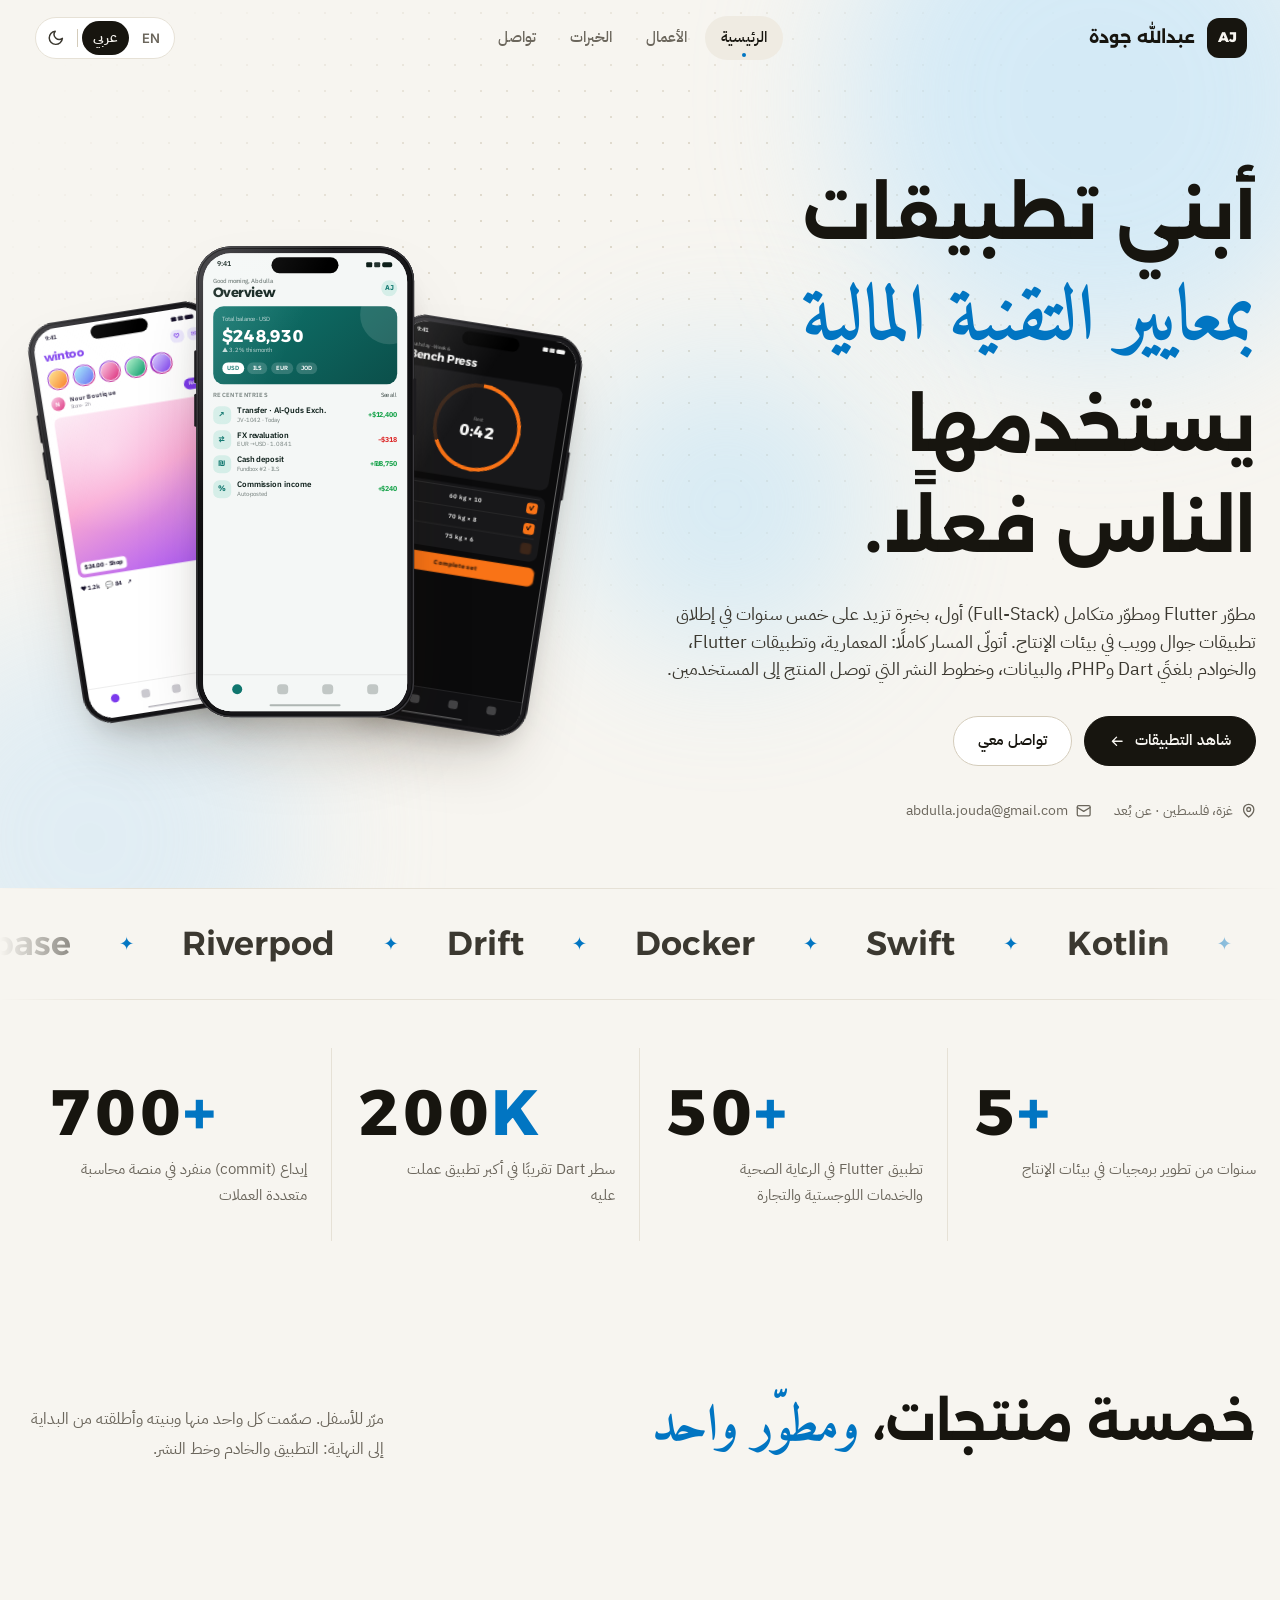
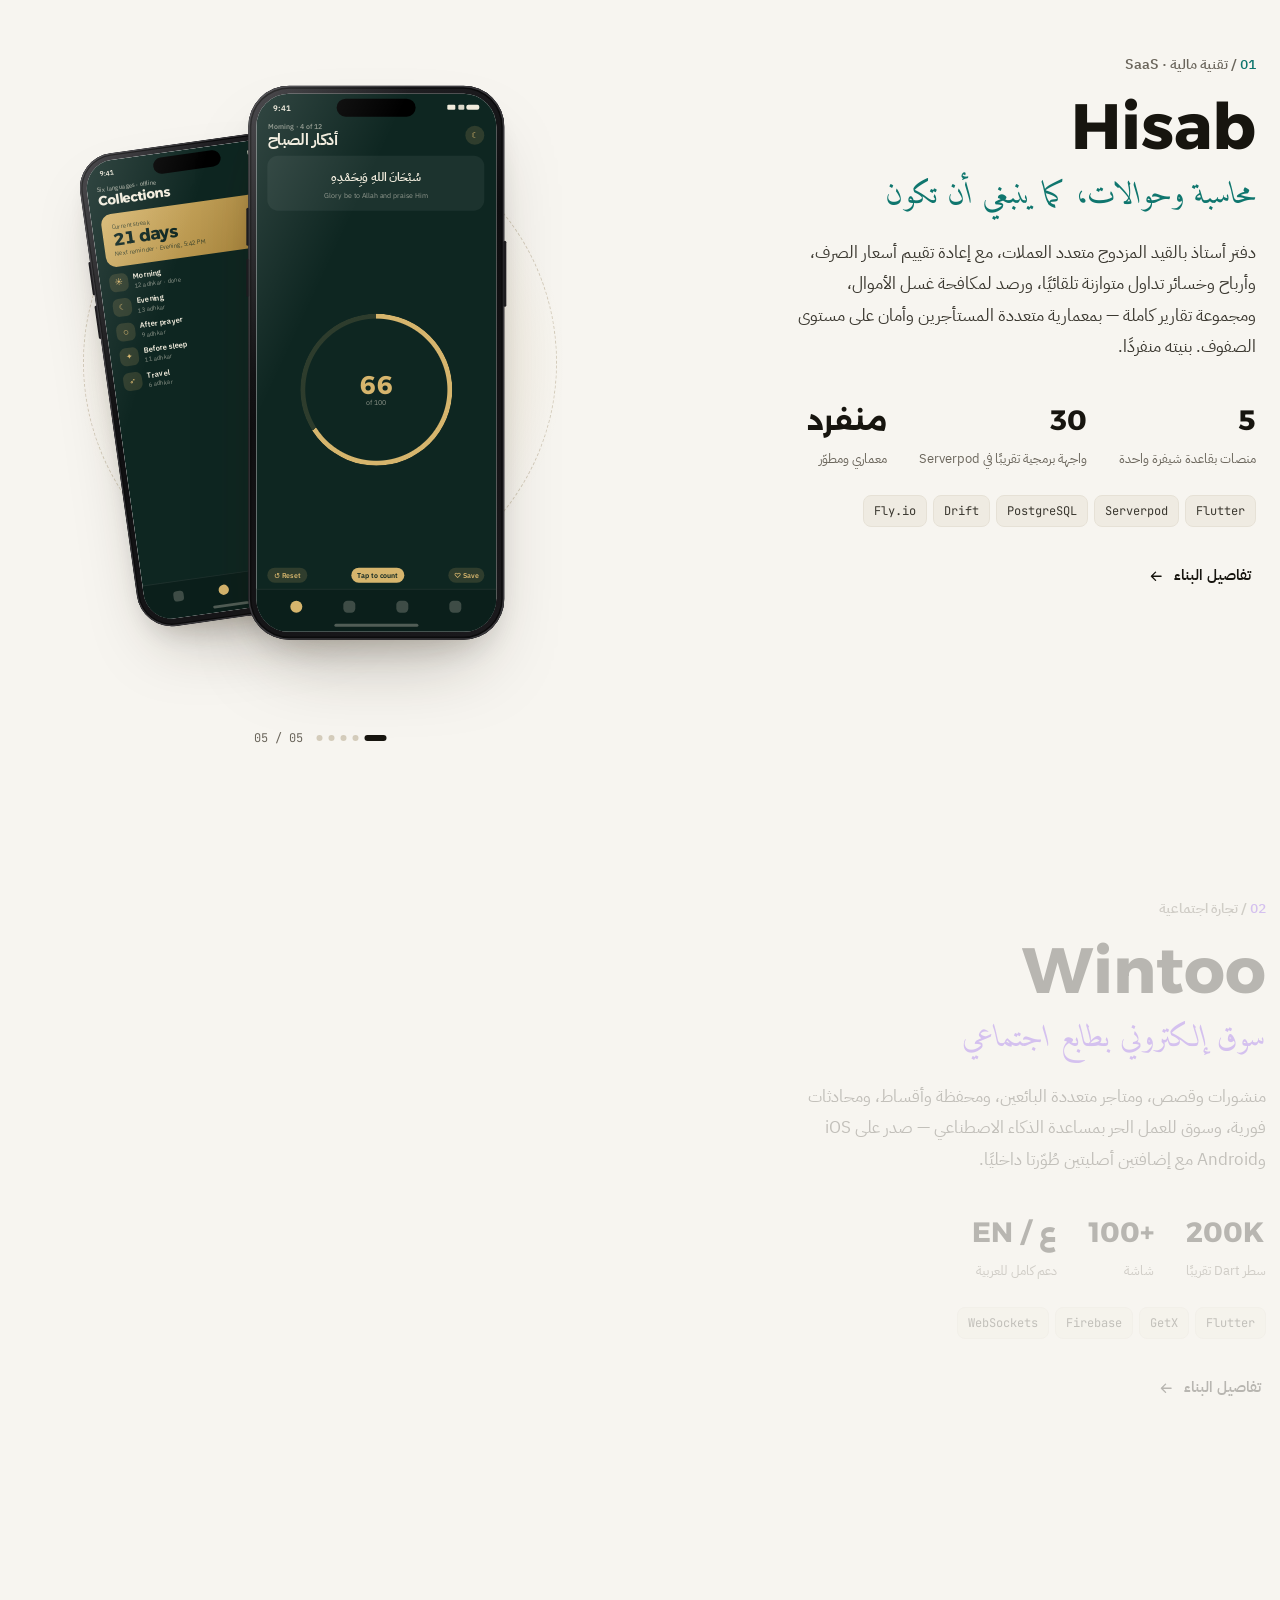
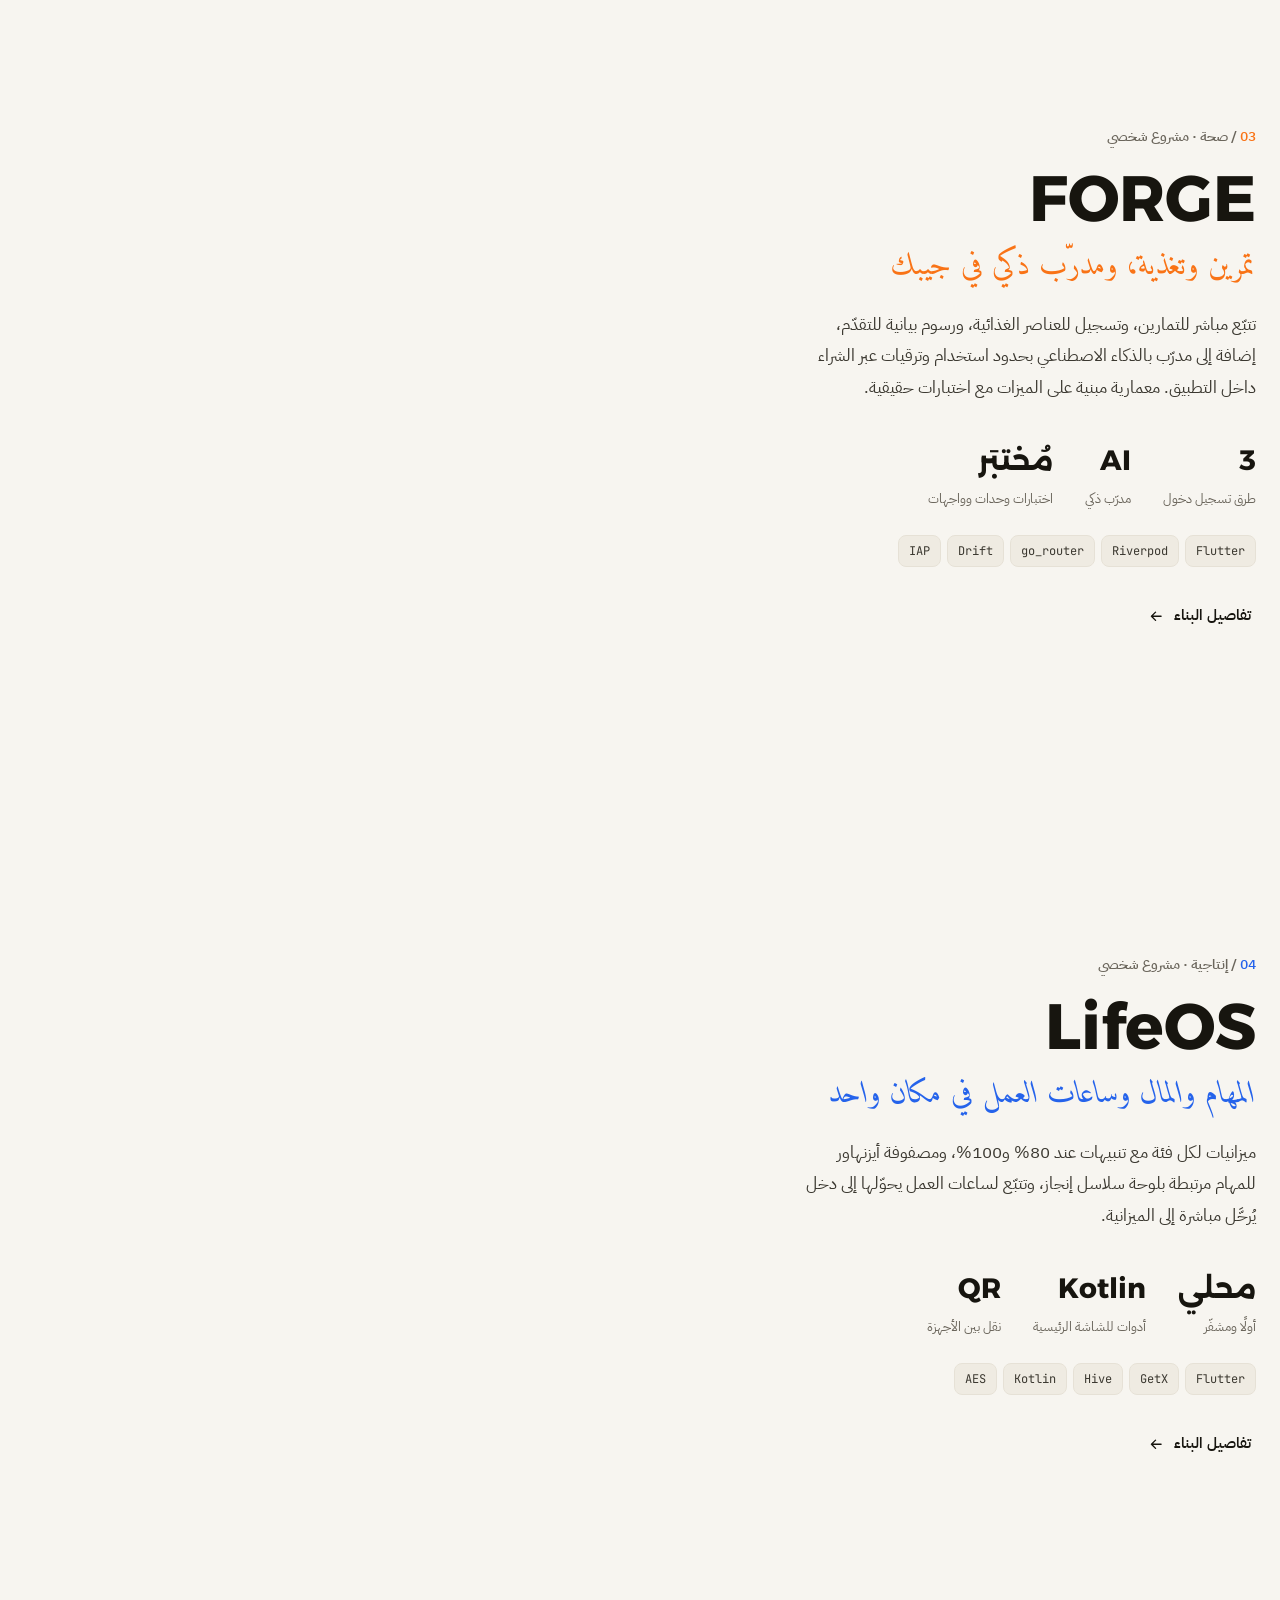
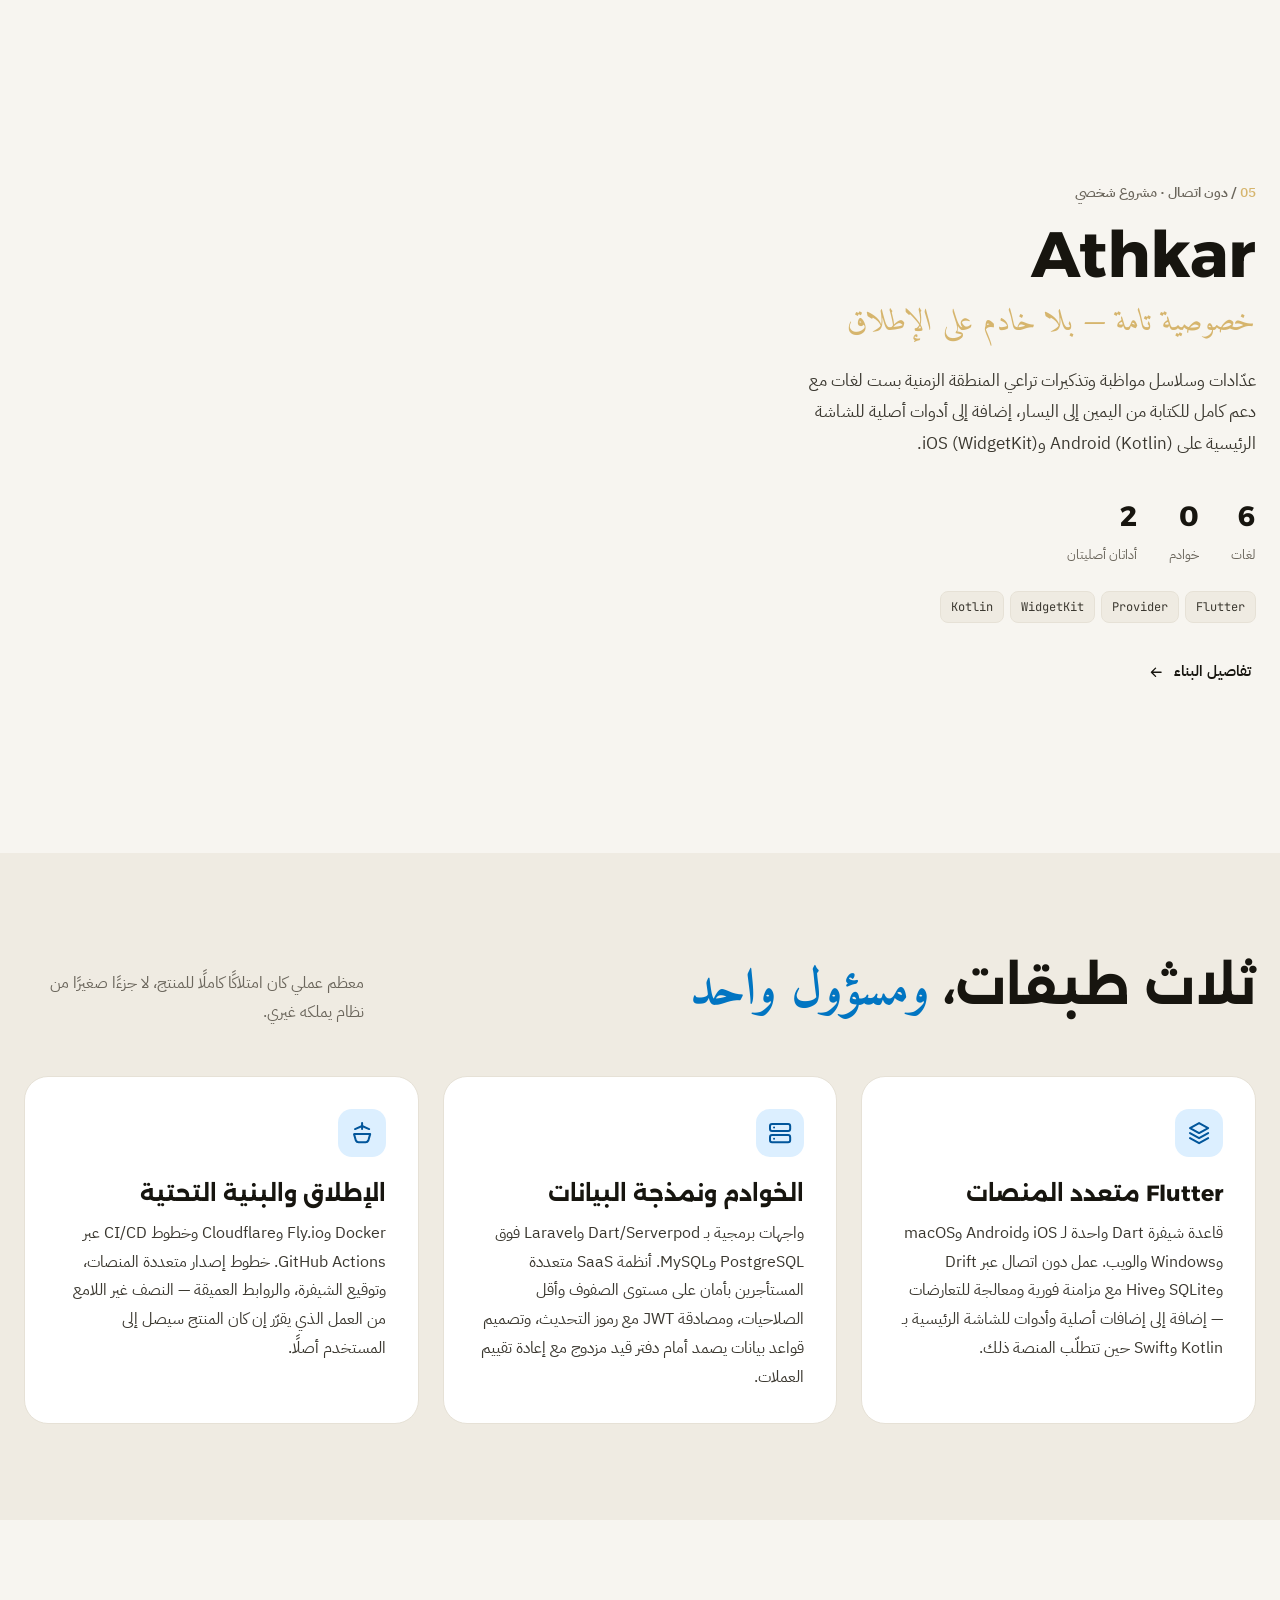
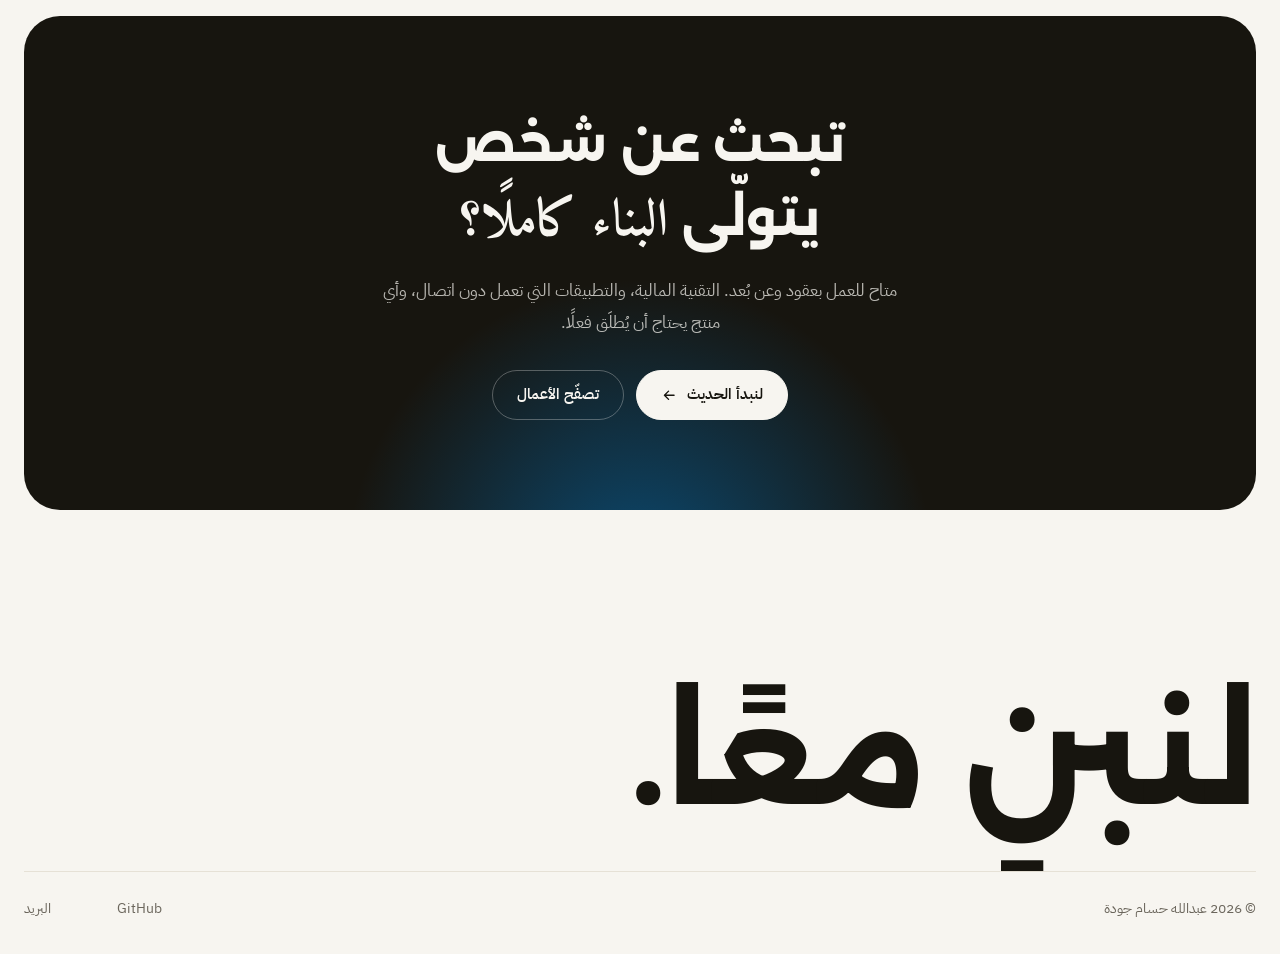
==== commit b56f22f5: "Combine language switch and theme toggle into one header control Co-Authored-By: Claude Opus 5.5 <no" ====
--- a/ar/index.html
+++ b/ar/index.html
@@ -35,7 +35,7 @@
 <link rel="preconnect" href="https://fonts.googleapis.com">
 <link rel="preconnect" href="https://fonts.gstatic.com" crossorigin>
 <link rel="stylesheet" href="https://fonts.googleapis.com/css2?family=Bricolage+Grotesque:opsz,wght@12..96,500;12..96,600;12..96,700;12..96,800&amp;family=Inter:wght@400;500;600;700&amp;family=Instrument+Serif:ital@0;1&amp;family=JetBrains+Mono:wght@400;500&amp;family=Alexandria:wght@500;600;700;800&amp;family=IBM+Plex+Sans+Arabic:wght@400;500;600;700&amp;family=Amiri:wght@400;700&amp;display=swap">
-<link rel="stylesheet" href="../css/styles.css?v=d82b3a5">
+<link rel="stylesheet" href="../css/styles.css?v=057d3c6">
 <script>
   (function () {
     try { if (localStorage.getItem("theme") === "dark") document.documentElement.dataset.theme = "dark"; } catch (e) {}
@@ -89,12 +89,18 @@
       </ul>
 
       <div class="nav-actions">
-        <a class="lang-switch" href="../index.html" lang="en" hreflang="en">EN</a>
         <a class="btn btn--secondary btn--sm nav-resume" data-site-link="resume" href="#" hidden>السيرة الذاتية</a>
-        <button class="icon-btn" type="button" data-theme-toggle aria-label="تبديل السمة">
-          <svg class="icon icon-moon" aria-hidden="true"><use href="#i-moon"/></svg>
-          <svg class="icon icon-sun" aria-hidden="true"><use href="#i-sun"/></svg>
-        </button>
+        <div class="prefs" role="group" aria-label="اللغة والسمة">
+          <span class="prefs__lang" role="group" aria-label="اللغة">
+            <a class="prefs__opt" href="../index.html" lang="en" hreflang="en">EN</a>
+            <span class="prefs__opt is-on" lang="ar" aria-current="true">عربي</span>
+          </span>
+          <span class="prefs__sep" aria-hidden="true"></span>
+          <button class="prefs__theme" type="button" data-theme-toggle aria-label="تبديل السمة">
+            <svg class="icon icon-moon" aria-hidden="true"><use href="#i-moon"/></svg>
+            <svg class="icon icon-sun" aria-hidden="true"><use href="#i-sun"/></svg>
+          </button>
+        </div>
         <button class="icon-btn nav-toggle" type="button" data-nav-open aria-expanded="false" aria-controls="mobile-nav" aria-label="فتح القائمة">
           <svg class="icon" aria-hidden="true"><use href="#i-menu"/></svg>
         </button>
@@ -390,8 +396,8 @@
   </div>
 </footer>
 
-<script src="../js/site-config.js?v=d82b3a5"></script>
-<script src="../js/screens.js?v=d82b3a5"></script>
-<script src="../js/site.js?v=d82b3a5"></script>
+<script src="../js/site-config.js?v=057d3c6"></script>
+<script src="../js/screens.js?v=057d3c6"></script>
+<script src="../js/site.js?v=057d3c6"></script>
 </body>
 </html>
--- a/css/styles.css
+++ b/css/styles.css
@@ -907,10 +907,40 @@
 .lang-switch[lang="ar"] { font-family: "IBM Plex Sans Arabic", var(--font-body); }
 .lang-switch[lang="en"] { font-family: "Inter", var(--font-body); }
 .brand > span:last-child { white-space: nowrap; }
+
+/* Language + theme, one control */
+.prefs {
+  display: inline-flex; align-items: center; height: 42px; padding: 3px; border-radius: 999px;
+  background: var(--surface); border: 1px solid var(--line);
+  transition: border-color .2s;
+}
+.prefs:hover { border-color: var(--line-strong); }
+.prefs__lang { display: inline-flex; gap: 2px; }
+.prefs__opt {
+  display: grid; place-items: center; height: 34px; min-width: 40px; padding: 0 11px; border-radius: 999px;
+  font-size: 13px; font-weight: 600; line-height: 1; color: var(--muted); white-space: nowrap;
+  transition: background-color .25s var(--ease-out), color .2s;
+}
+.prefs__opt[lang="en"] { font-family: "Inter", var(--font-body); }
+.prefs__opt[lang="ar"] { font-family: "IBM Plex Sans Arabic", var(--font-body); font-size: 14px; }
+a.prefs__opt:hover { color: var(--ink); background: var(--bg-sunk); }
+.prefs__opt.is-on { background: var(--ink); color: var(--bg); }
+.prefs__sep { width: 1px; height: 18px; margin: 0 4px; background: var(--line-strong); }
+.prefs__theme {
+  display: grid; place-items: center; width: 34px; height: 34px; border-radius: 50%;
+  border: 0; background: transparent; color: var(--ink-2); cursor: pointer;
+  transition: background-color .2s, color .2s, transform .3s var(--ease-out);
+}
+.prefs__theme:hover { background: var(--bg-sunk); color: var(--ink); }
+.prefs__theme:active { transform: scale(.9); }
+.prefs__theme .icon { animation: themeSpin .5s var(--ease-out); }
+@keyframes themeSpin { from { transform: rotate(-90deg) scale(.6); opacity: 0; } }
+
 @media (max-width: 420px) {
   .brand { gap: 10px; font-size: 16px; }
-  .nav-actions { gap: 0; }
-  .lang-switch { min-width: 36px; padding: 0 8px; }
+  .nav-actions { gap: 2px; }
+  .prefs__opt { min-width: 34px; padding: 0 8px; }
+  .prefs__sep { margin: 0 2px; }
 }
 
 /* ---------------------------------------------------------- reduced motion */
